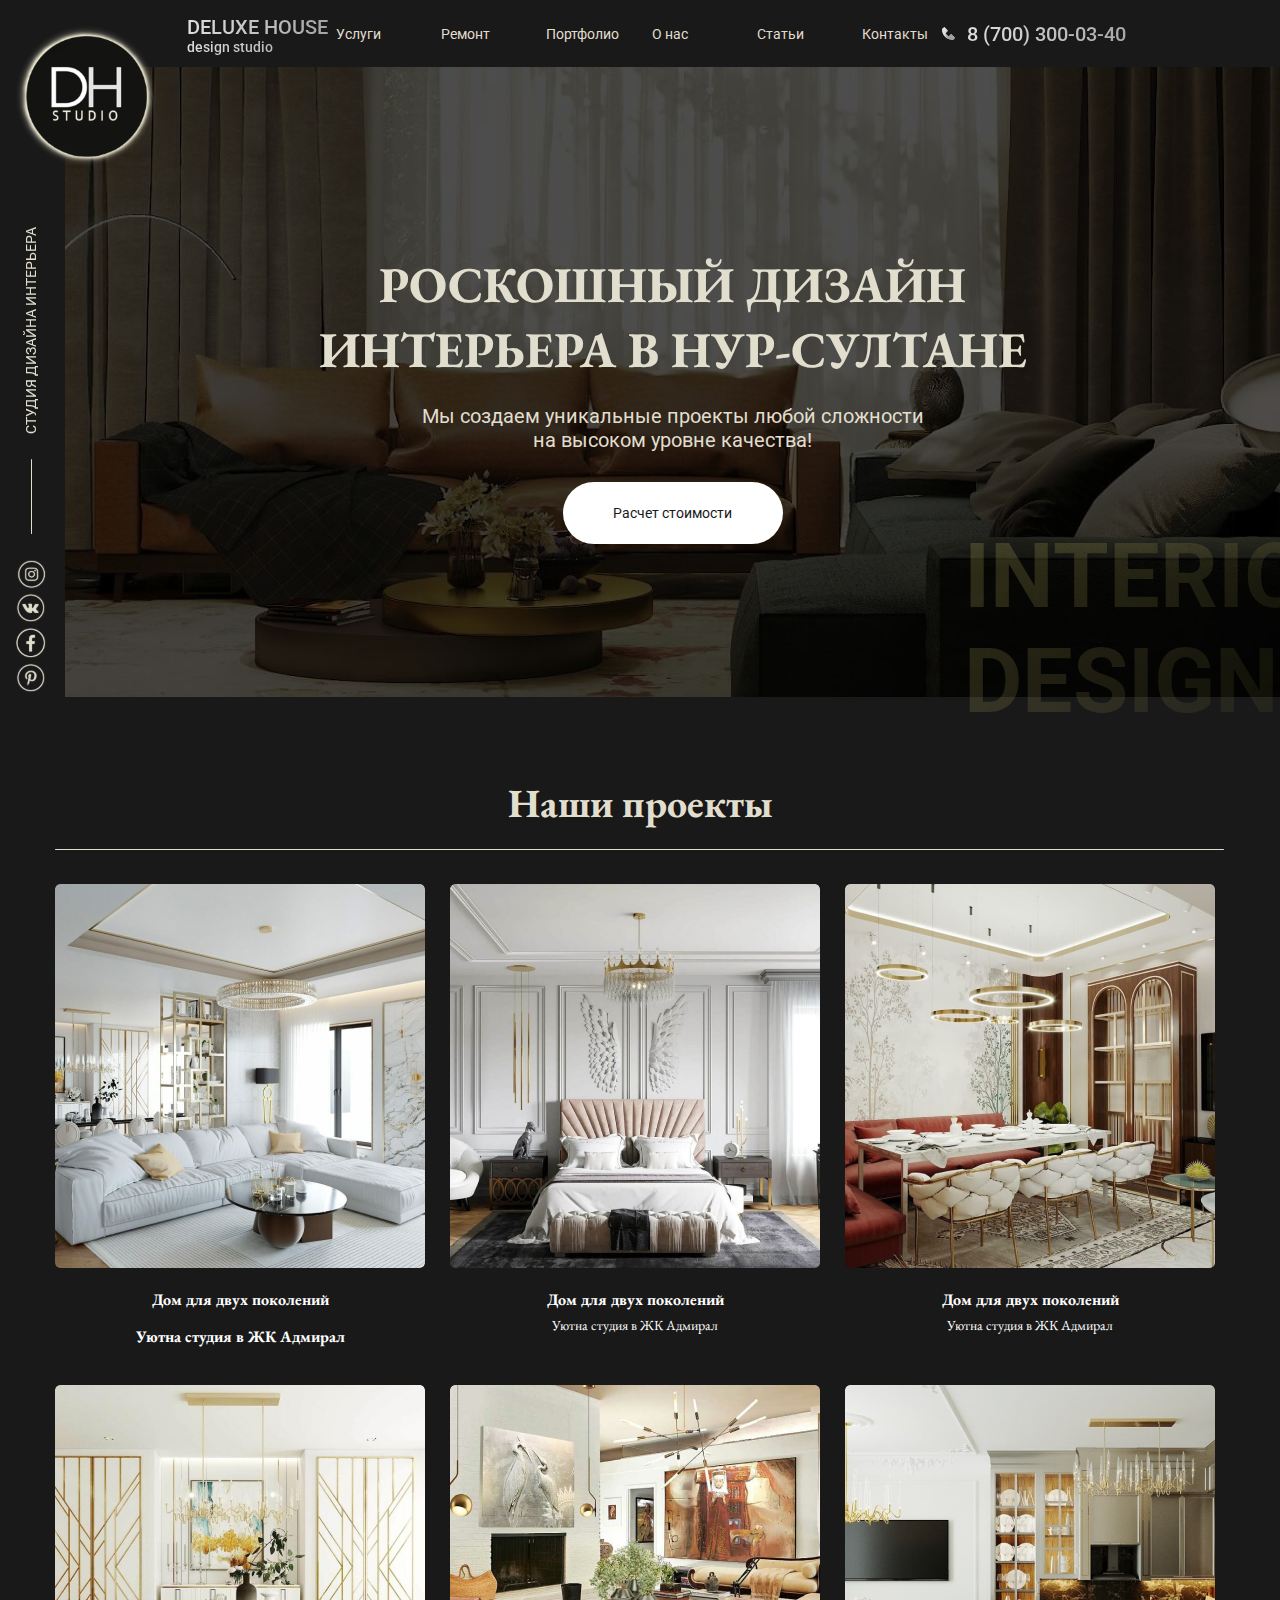
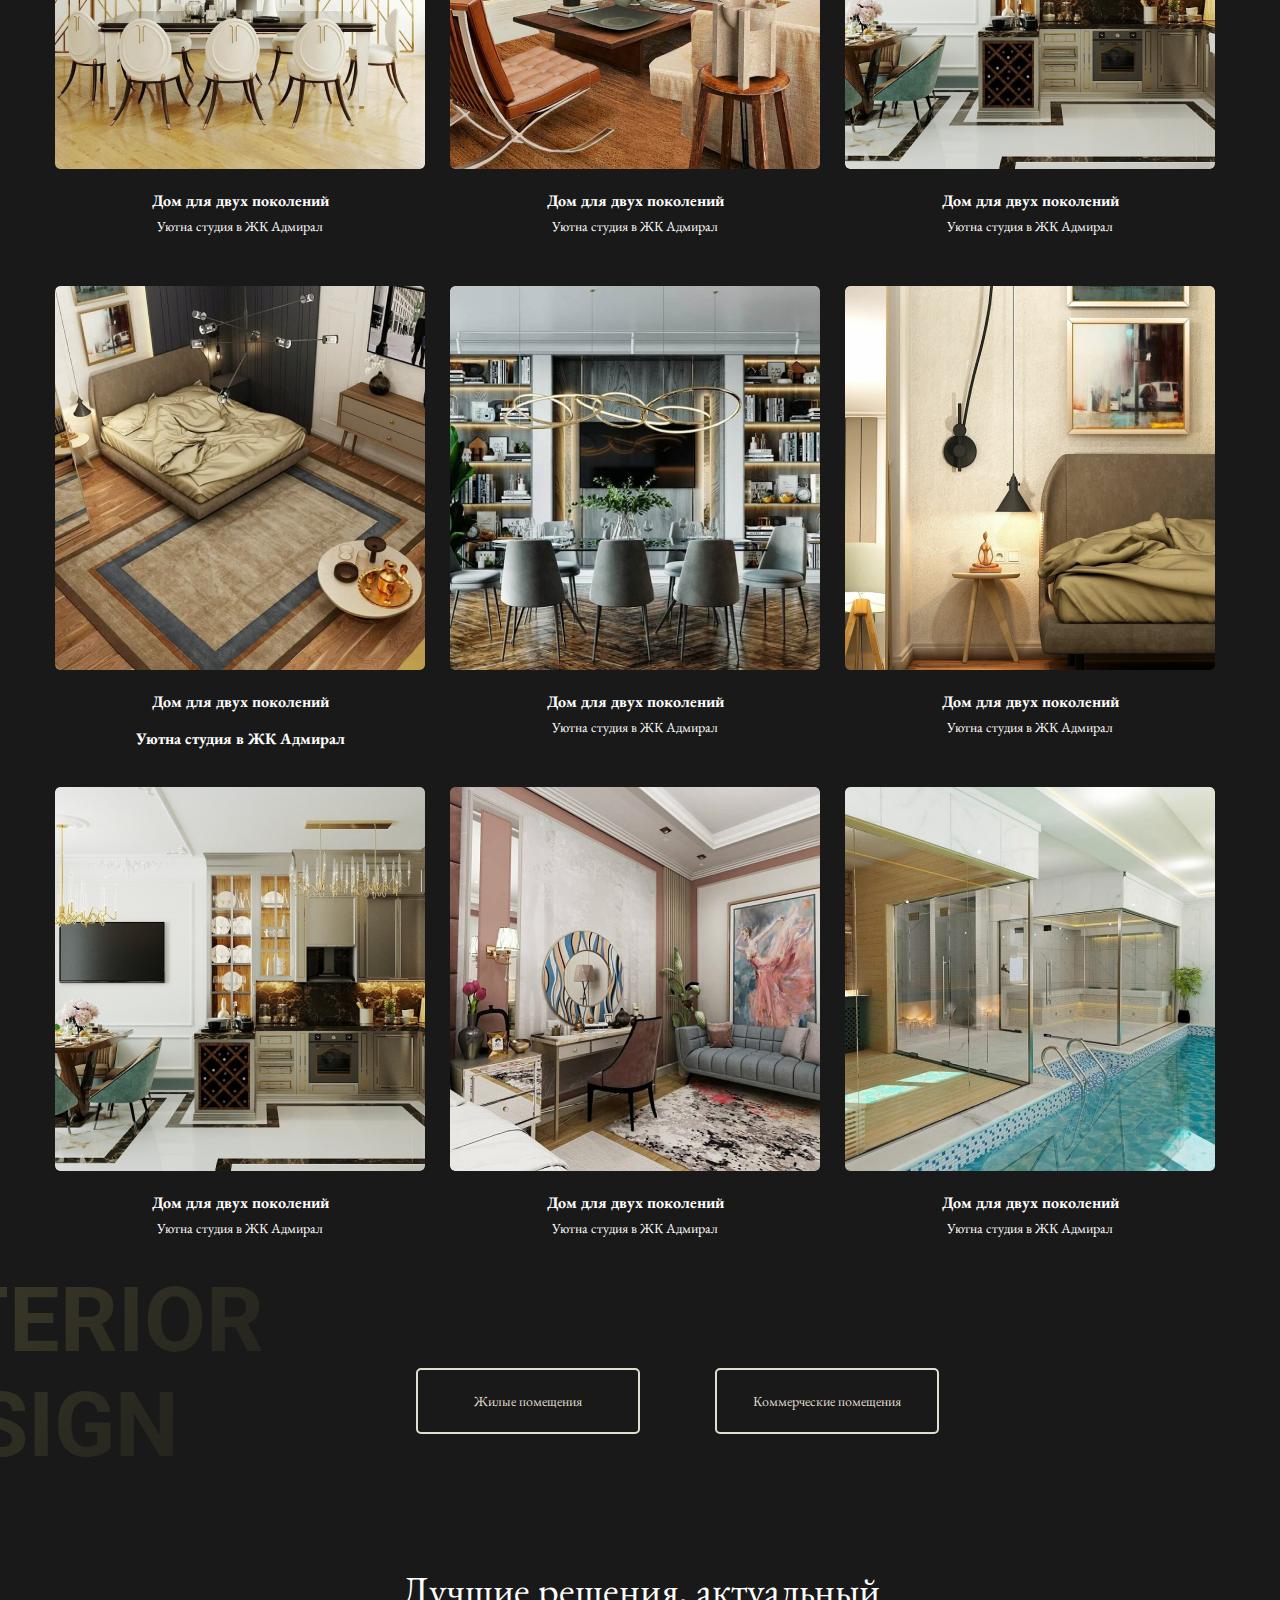
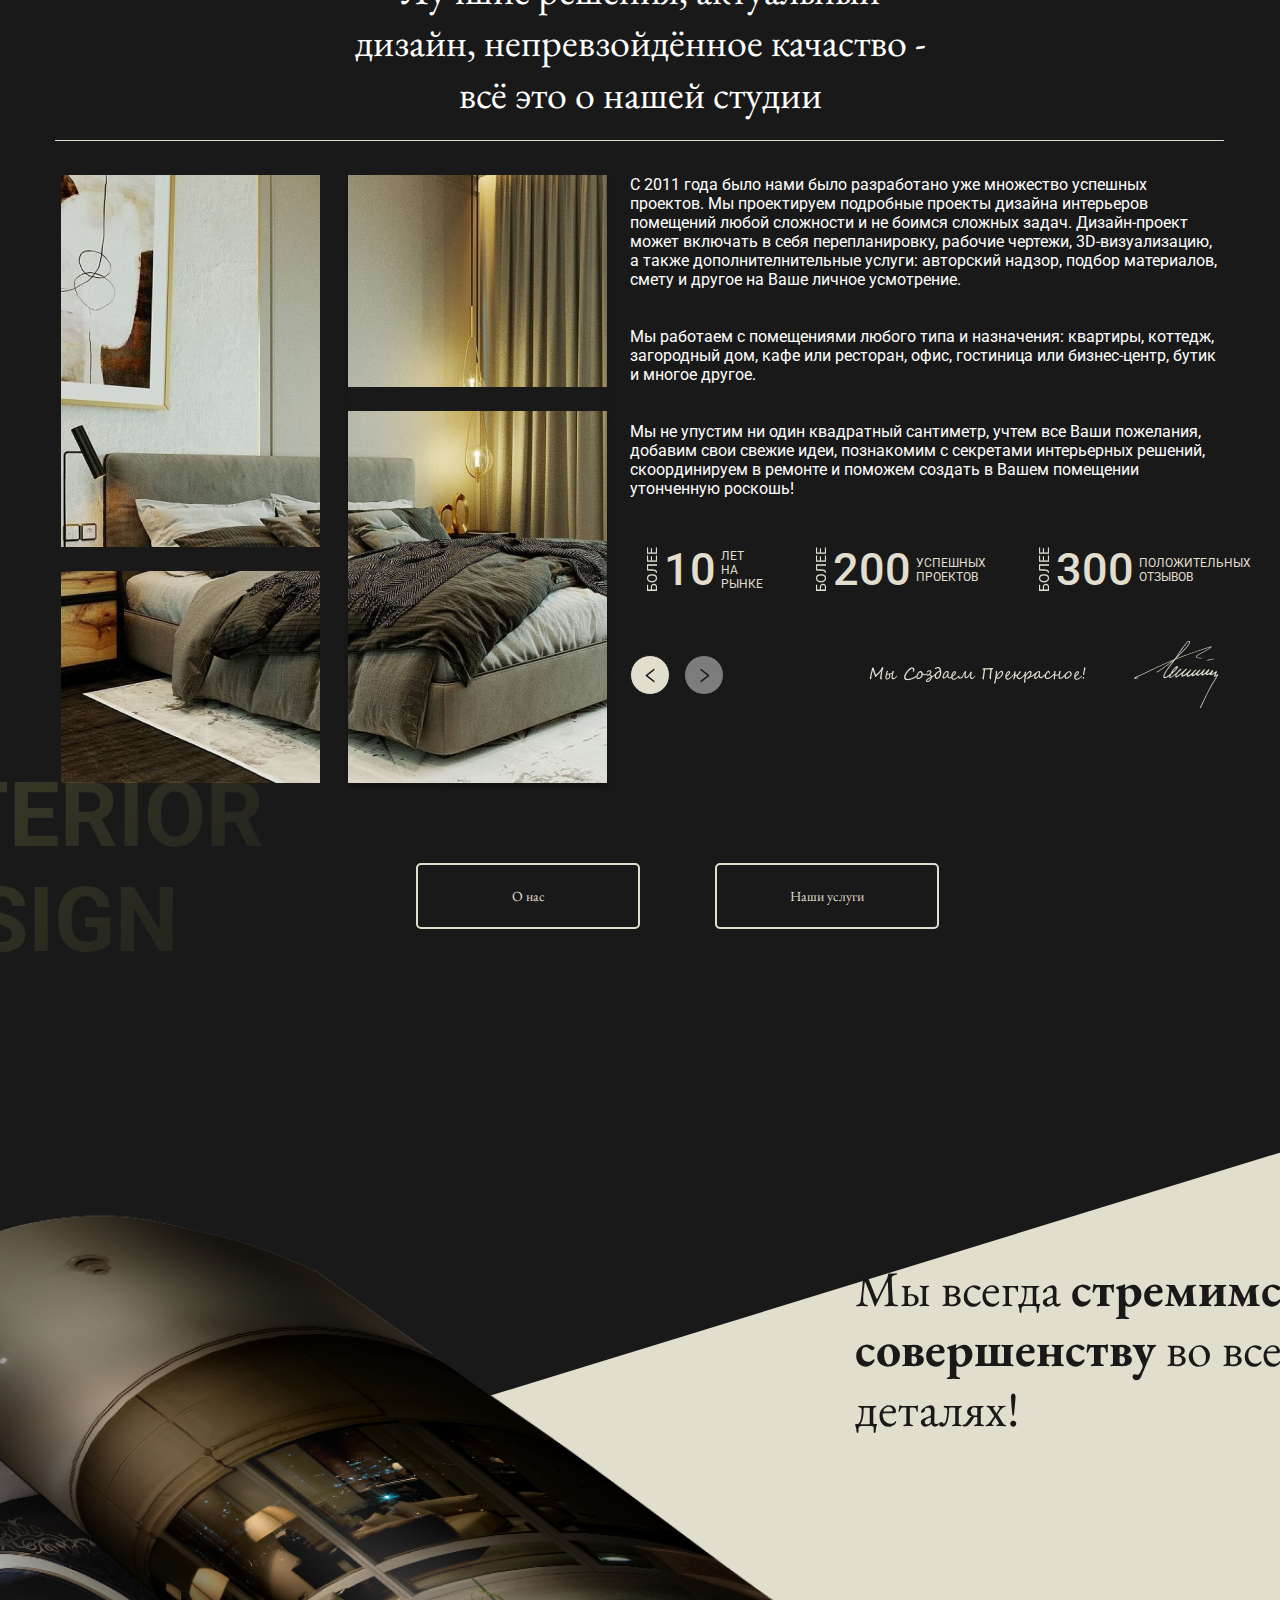
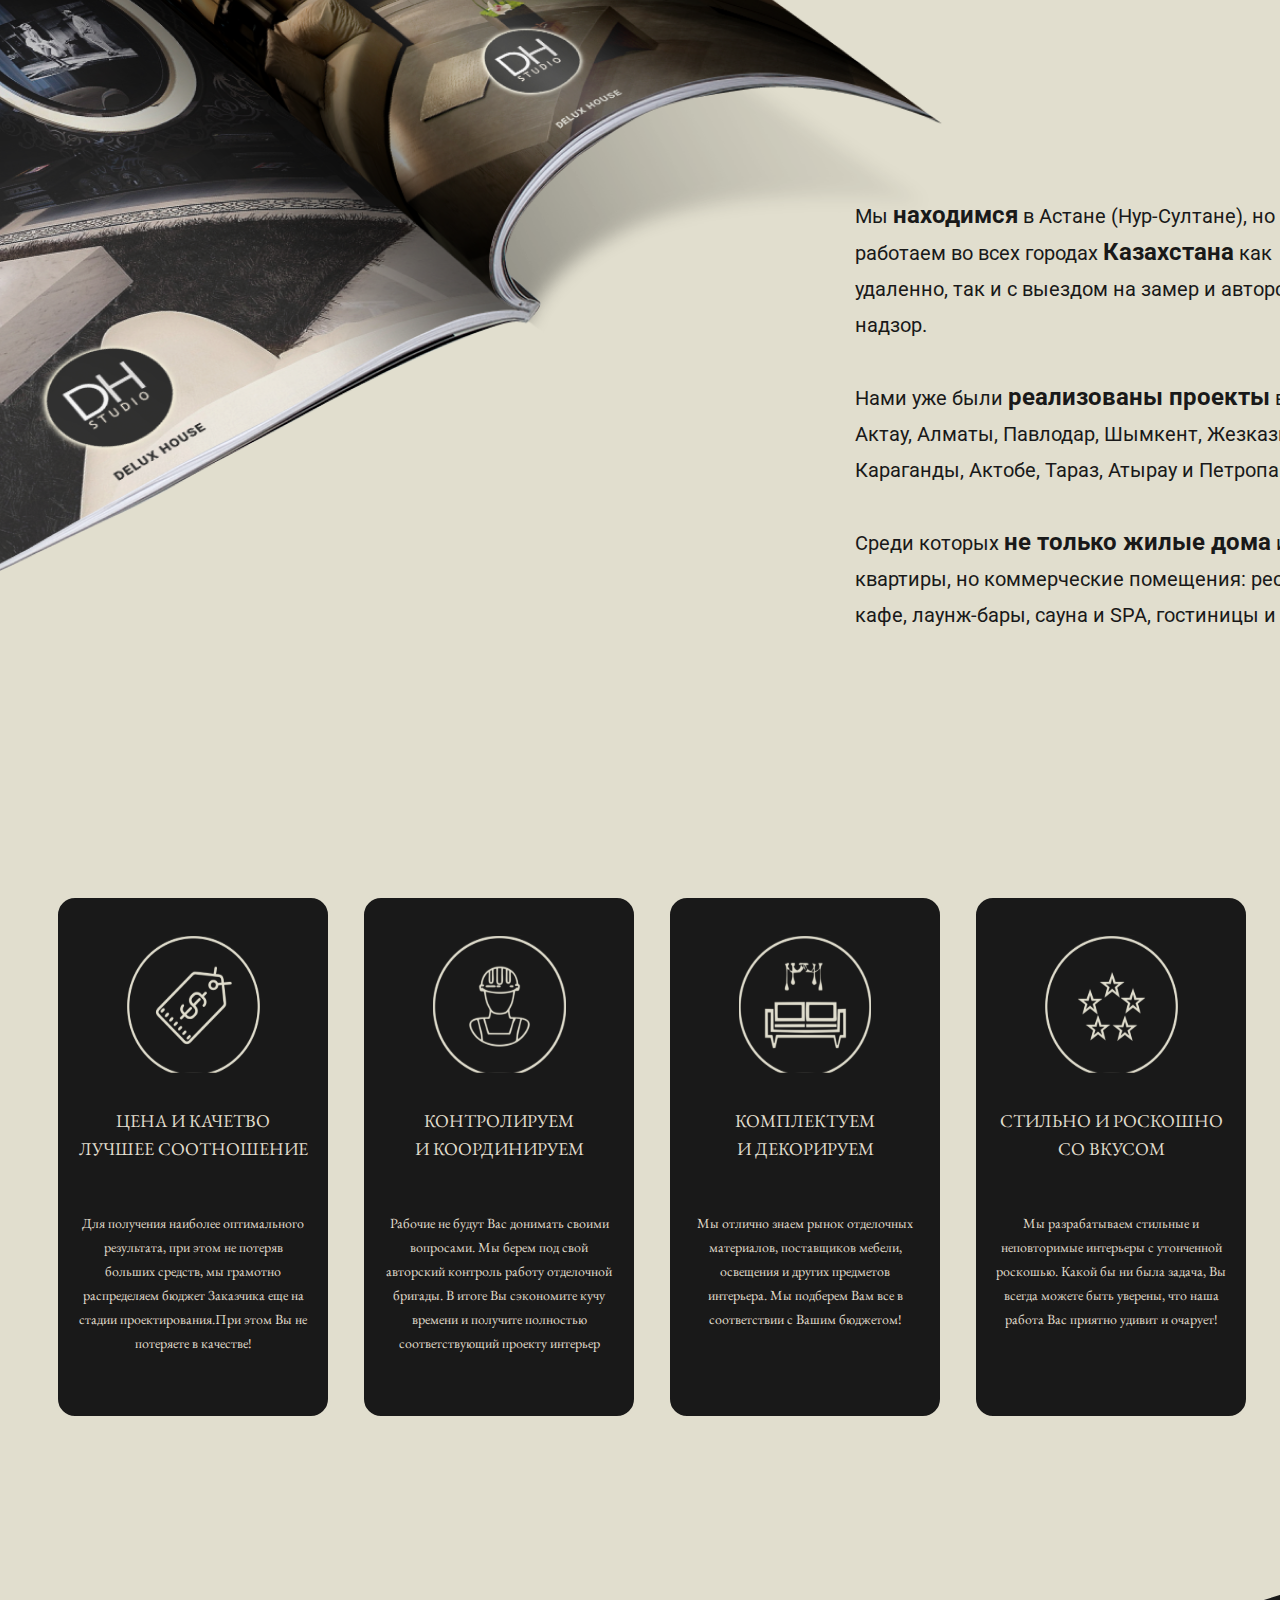
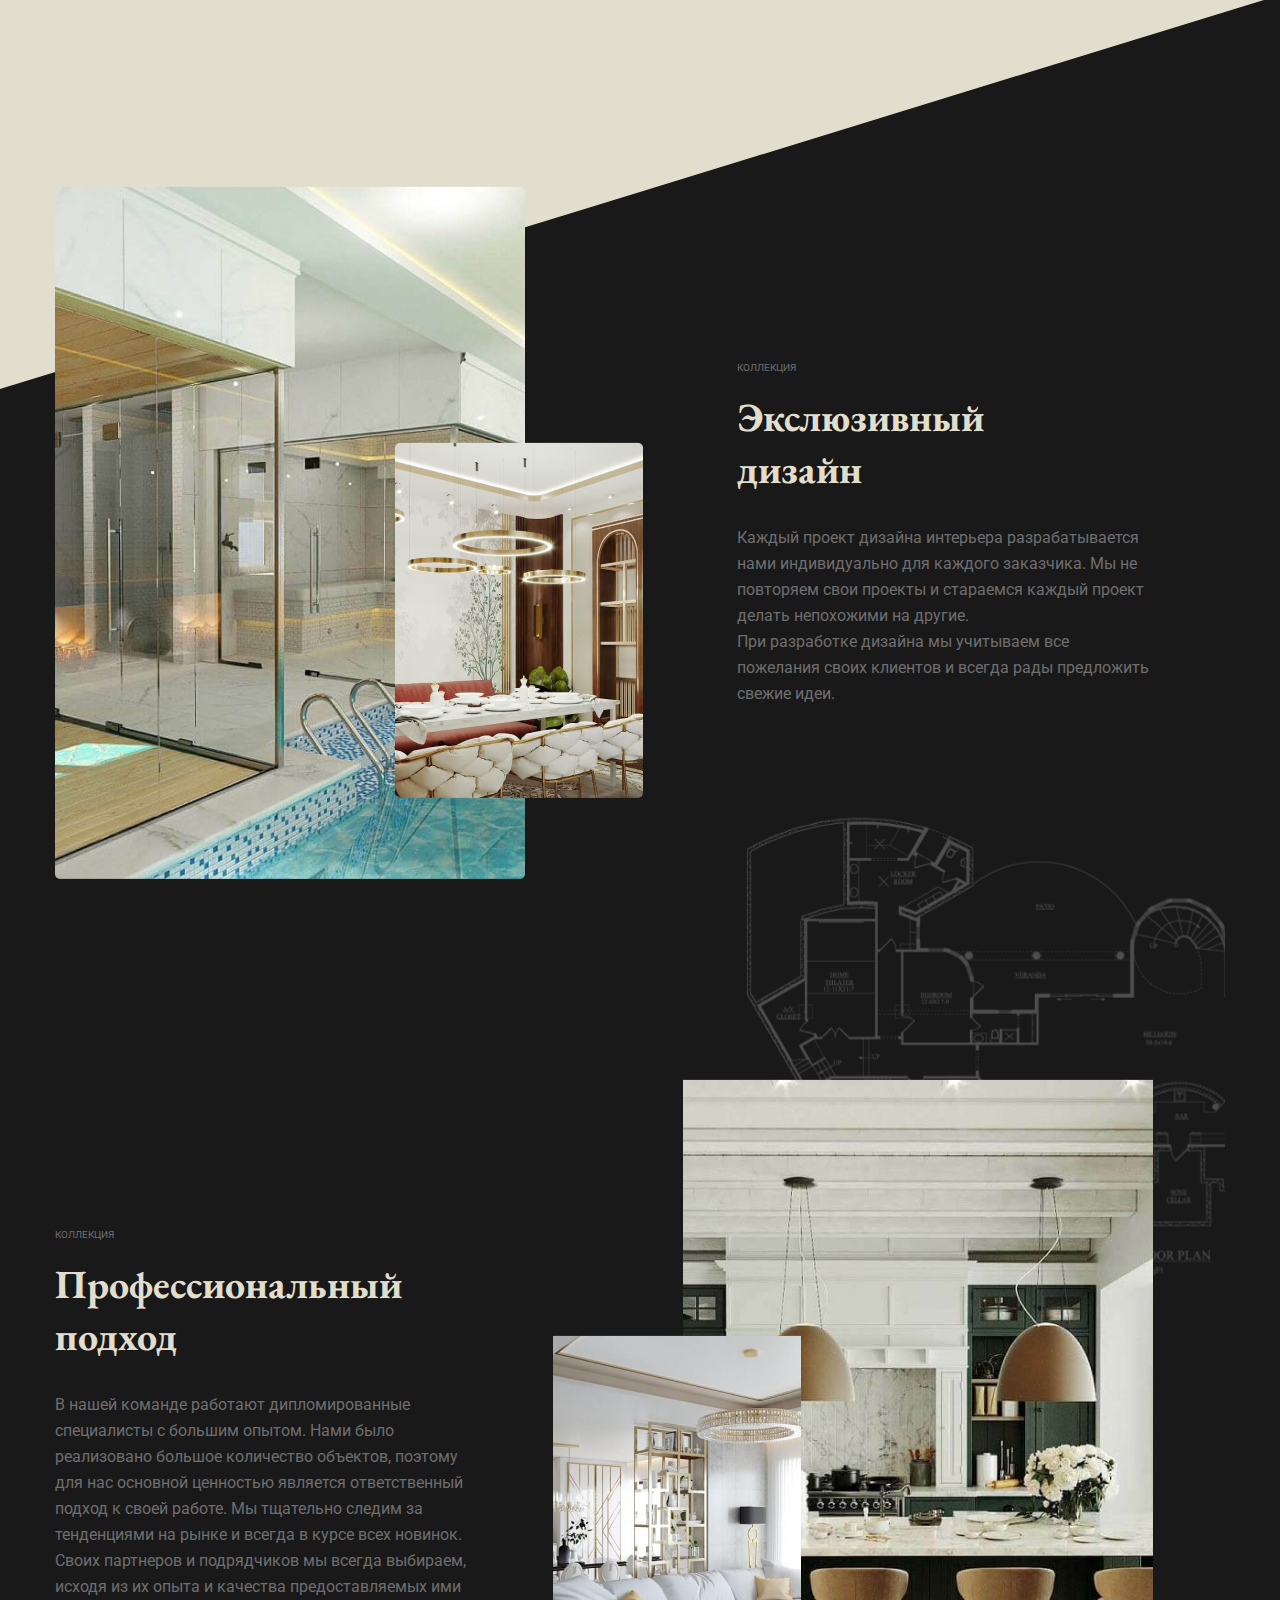
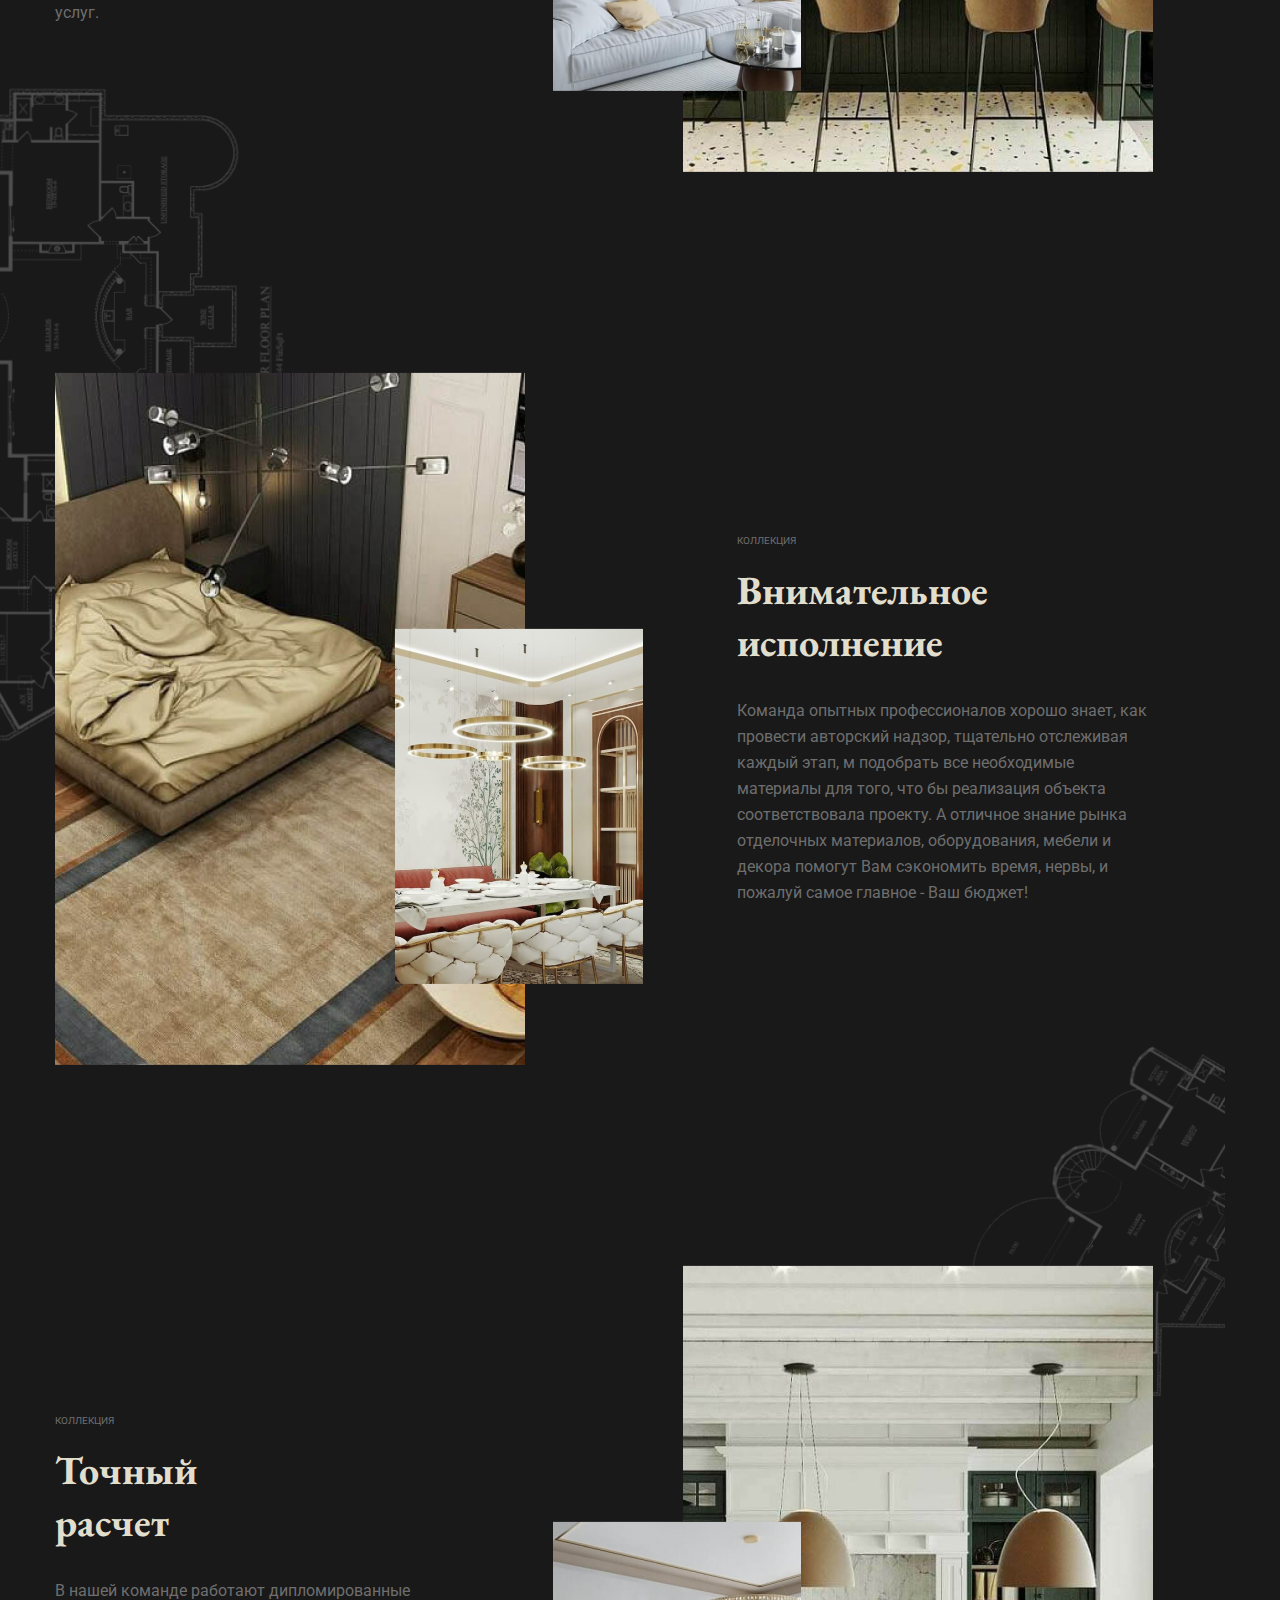
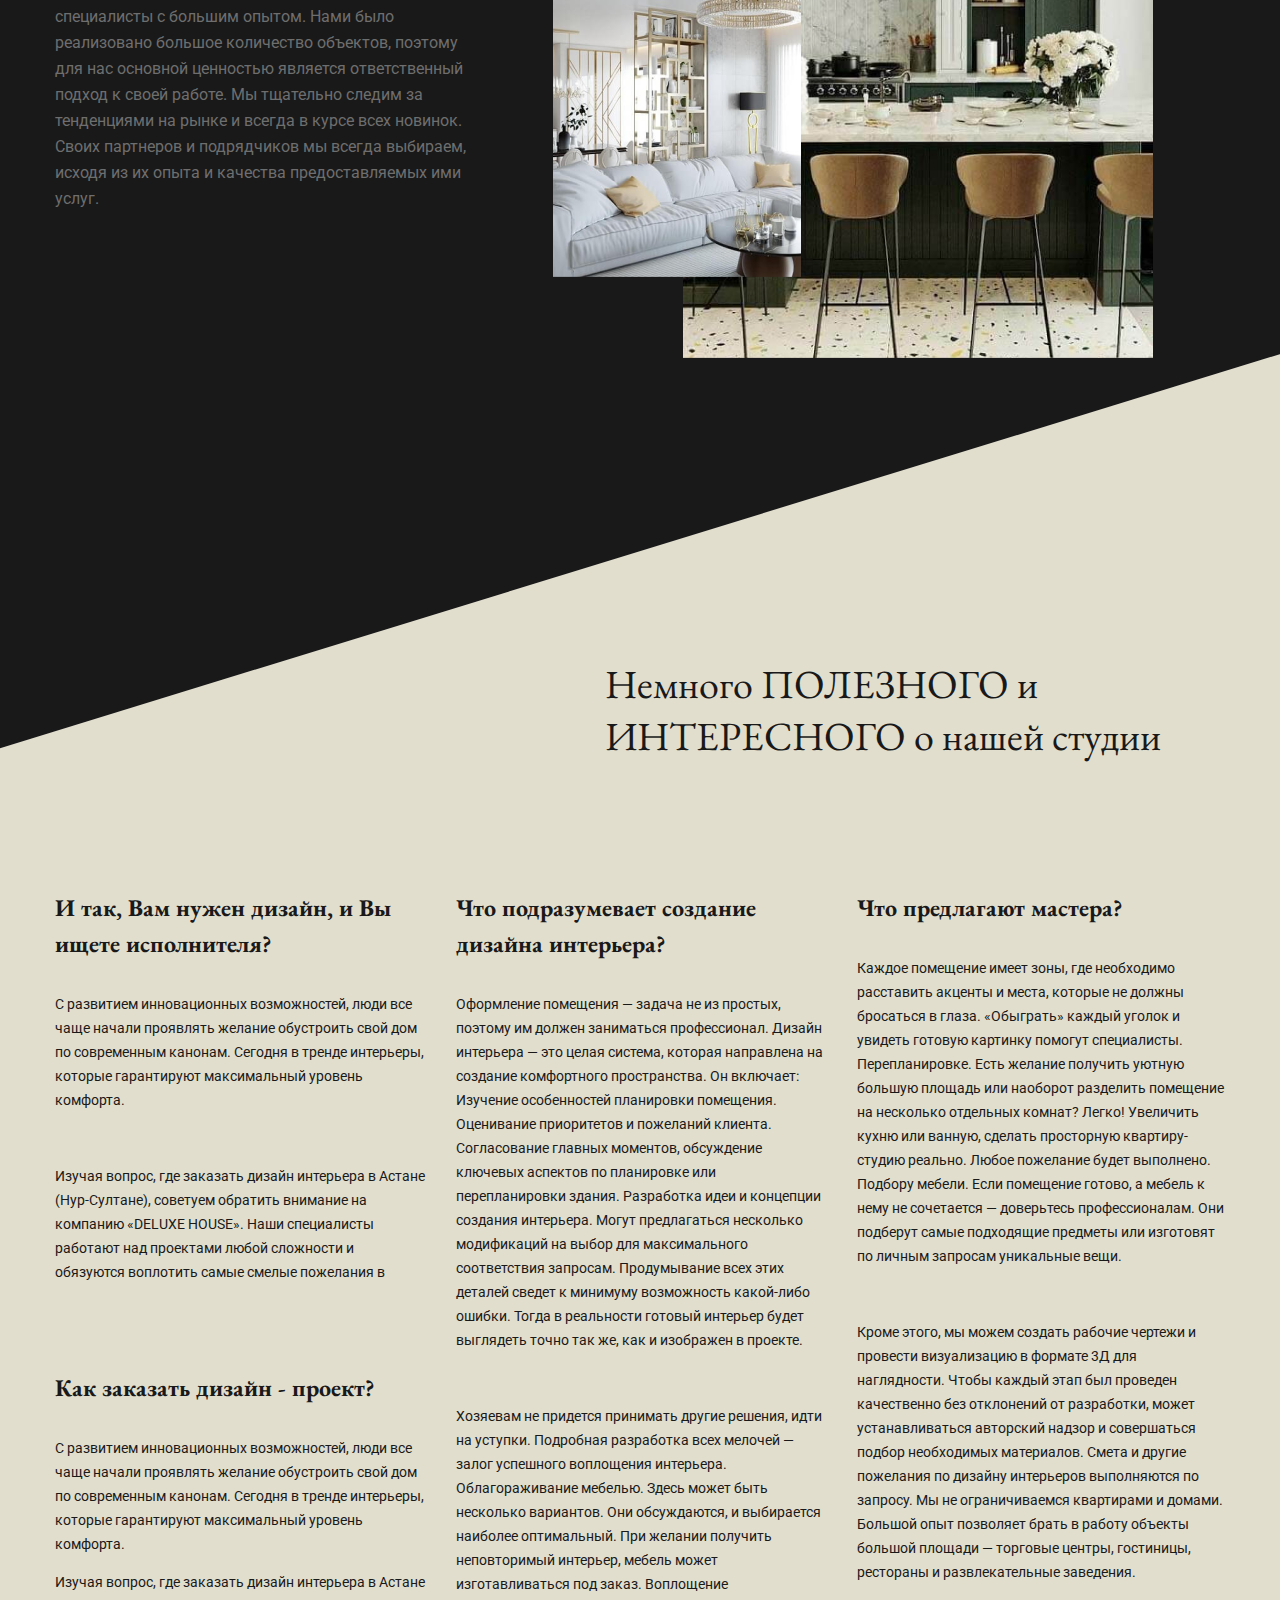
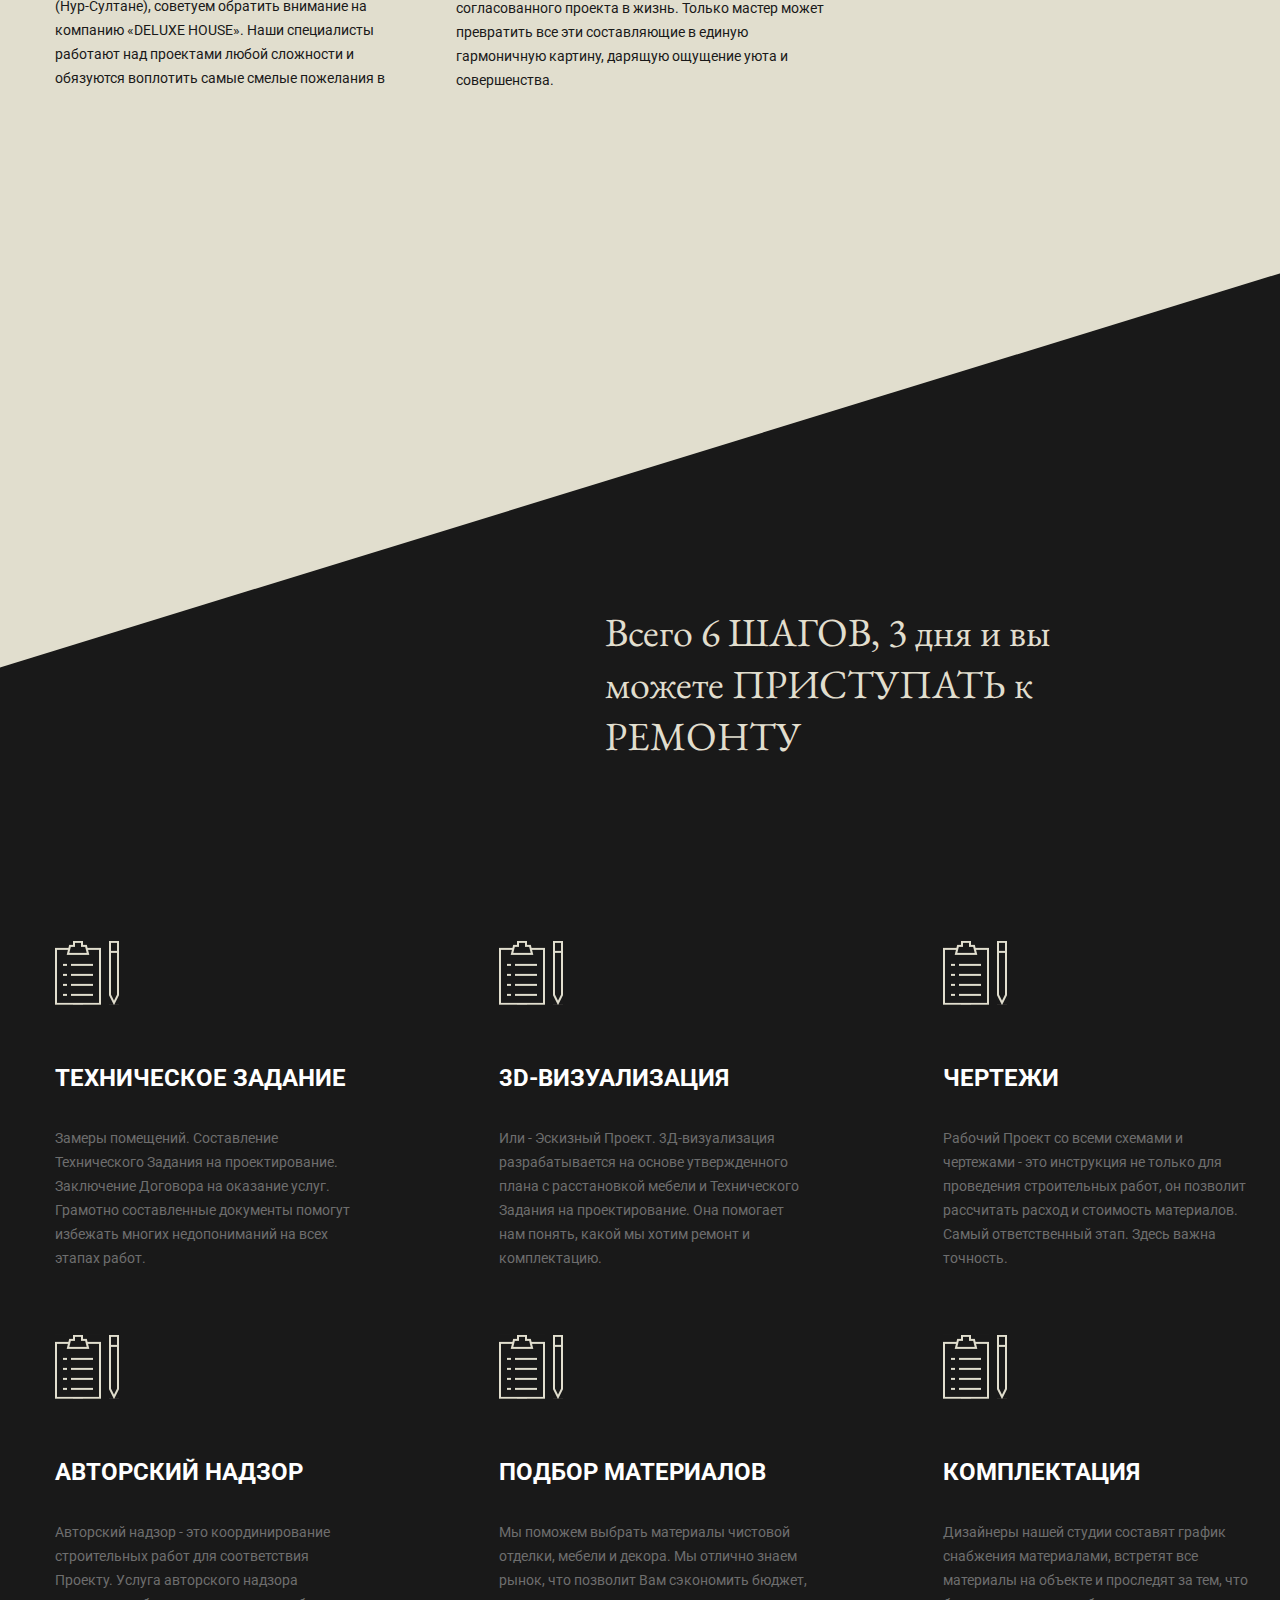
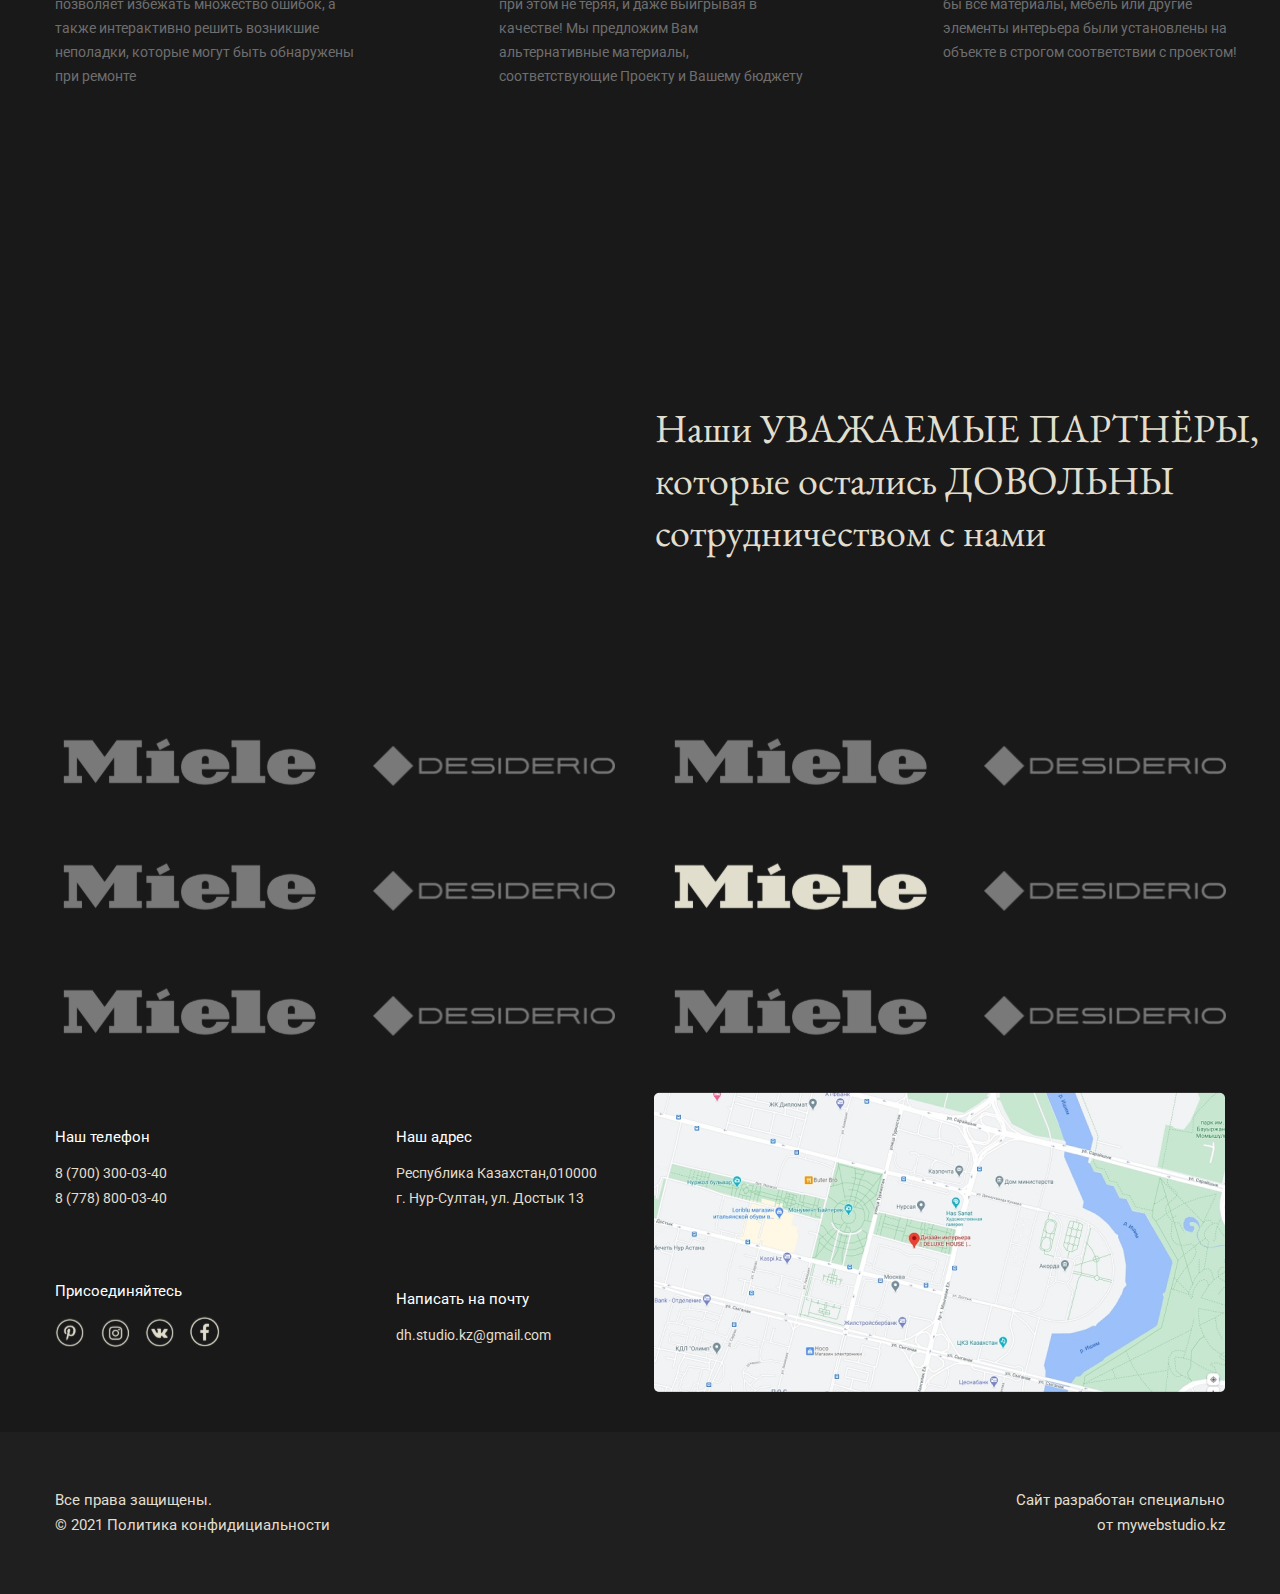
==== index.html @ c3c5c507 "init commit" ====
<!DOCTYPE html>
<html lang="en">
<head>
	<meta charset="UTF-8">
	<meta http-equiv="X-UA-Compatible" content="IE=edge">
	<meta name="viewport" content="width=device-width, initial-scale=1.0">
	<link rel="preconnect" href="https://fonts.googleapis.com">
	<link rel="preconnect" href="https://fonts.gstatic.com" crossorigin>
	<link href="https://fonts.googleapis.com/css2?family=EB+Garamond:wght@400;500;700&family=Roboto:wght@400;500;700&display=swap" rel="stylesheet">
	<link rel="stylesheet" href="css/style.css">
	<link rel="shortcut icon" href="img/favicon.svg" type="image/svg">
	<title>Deluxe house - главная</title>
</head>
<body class="body">
	<!-- <div class="light center"></div> -->
	<div class="backpage">
		<div class="header center">
			<img class="header__logo-big" src="img/LOGO 2.svg">
			<div class="header__brand">
				<p class="header__brand-one">deluxe house</p>
				<p class="header__brand-two">design studio</p>
			</div>
			<div class="header__menu">
				<a class="header__menu-link">Услуги</a>
				<a class="header__menu-link">Ремонт</a>
				<a class="header__menu-link">Портфолио</a>
				<a class="header__menu-link">О нас</a>
				<a class="header__menu-link">Статьи</a>
				<a class="header__menu-link">Контакты</a>
			</div>
			<div class="header__number">
				<img class="header__number-img" src="img/bx_bxs-phone.svg">
				<p class="header__number-phone">8 (700) 300-03-40</p>
			</div>
		</div>
		<div class="first">
			<div class="social">
				<p class="social__text">СТУДИЯ ДИЗАЙНА ИНТЕРЬЕРА</p>
				<img class="social__line" src="img/line.svg">
				<div class="social__img">
					<img class="social__img-icon" src="img/insta.svg">
					<img class="social__img-icon" src="img/VK.svg">
					<img class="social__img-icon" src="img/facebook.svg">
					<img class="social__img-icon" src="img/pinterest.svg">
				</div>
			</div>
			<div class="start center">
				<div class="start__text center">
					<div class="start__text-one">РОСКОШНЫЙ ДИЗАЙН</br> ИНТЕРЬЕРА В НУР-СУЛТАНЕ</div>
					<div class="start__text-two">Мы создаем уникальные проекты любой сложности</br> на высоком уровне качества!</div>
					<div class="start__text-btn center">
						<a class="start__text-btn__link" href="">Расчет стоимости</a>
					</div>
				</div>
				<div class="decortext one">INTERIOR DESIGN</div>
			</div>
		</div>
		<div class="wrapper center">
			<div class="ourprojekt">
				<div class="ourprojekt__title center">Наши проекты</div>
				<img class="ourprojekt__line center" src="img/line2.svg">
				<div class="ourprojekt__card center">
					<div class="ourprojekt__card-item">
						<img class="ourprojekt__card-item__img" src="img/room1.png">
						<p class="ourprojekt__card-item__text-one">Дом для двух поколений</p>
						<p class="ourprojekt__card-item__text-one">Уютна студия в ЖК Адмирал</p>
					</div>
					<div class="ourprojekt__card-item">
						<img class="ourprojekt__card-item__img" src="img/room2.png">
						<p class="ourprojekt__card-item__text-one">Дом для двух поколений</p>
						<p class="ourprojekt__card-item__text-two">Уютна студия в ЖК Адмирал</p>
					</div>
					<div class="ourprojekt__card-item">
						<img class="ourprojekt__card-item__img" src="img/room3.png">
						<p class="ourprojekt__card-item__text-one">Дом для двух поколений</p>
						<p class="ourprojekt__card-item__text-two">Уютна студия в ЖК Адмирал</p>
					</div>
					<div class="ourprojekt__card-item">
						<img class="ourprojekt__card-item__img" src="img/room4.png">
						<p class="ourprojekt__card-item__text-one">Дом для двух поколений</p>
						<p class="ourprojekt__card-item__text-two">Уютна студия в ЖК Адмирал</p>
					</div>
					<div class="ourprojekt__card-item">
						<img class="ourprojekt__card-item__img" src="img/room5.png">
						<p class="ourprojekt__card-item__text-one">Дом для двух поколений</p>
						<p class="ourprojekt__card-item__text-two">Уютна студия в ЖК Адмирал</p>
					</div>
					<div class="ourprojekt__card-item">
						<img class="ourprojekt__card-item__img" src="img/room6.png">
						<p class="ourprojekt__card-item__text-one">Дом для двух поколений</p>
						<p class="ourprojekt__card-item__text-two">Уютна студия в ЖК Адмирал</p>
					</div>
					<div class="ourprojekt__card-item">
						<img class="ourprojekt__card-item__img" src="img/room7.png">
						<p class="ourprojekt__card-item__text-one">Дом для двух поколений</p>
						<p class="ourprojekt__card-item__text-one">Уютна студия в ЖК Адмирал</p>
					</div>
					<div class="ourprojekt__card-item">
						<img class="ourprojekt__card-item__img" src="img/room8.png">
						<p class="ourprojekt__card-item__text-one">Дом для двух поколений</p>
						<p class="ourprojekt__card-item__text-two">Уютна студия в ЖК Адмирал</p>
					</div>
					<div class="ourprojekt__card-item">
						<img class="ourprojekt__card-item__img" src="img/room9.png">
						<p class="ourprojekt__card-item__text-one">Дом для двух поколений</p>
						<p class="ourprojekt__card-item__text-two">Уютна студия в ЖК Адмирал</p>
					</div>
					<div class="ourprojekt__card-item">
						<img class="ourprojekt__card-item__img" src="img/room10.png">
						<p class="ourprojekt__card-item__text-one">Дом для двух поколений</p>
						<p class="ourprojekt__card-item__text-two">Уютна студия в ЖК Адмирал</p>
					</div>
					<div class="ourprojekt__card-item">
						<img class="ourprojekt__card-item__img" src="img/room11.png">
						<p class="ourprojekt__card-item__text-one">Дом для двух поколений</p>
						<p class="ourprojekt__card-item__text-two">Уютна студия в ЖК Адмирал</p>
					</div>
					<div class="ourprojekt__card-item">
						<img class="ourprojekt__card-item__img" src="img/room12.png">
						<p class="ourprojekt__card-item__text-one">Дом для двух поколений</p>
						<p class="ourprojekt__card-item__text-two">Уютна студия в ЖК Адмирал</p>
					</div>
				</div>
				<div class="decortext two">INTERIOR DESIGN</div>
				<div class="ourprojekt__btn">
					<div class="ourprojekt__btn-item"><a class="ourprojekt__btn-item__link">Жилые помещения</a></div>
					<div class="ourprojekt__btn-item"><a class="ourprojekt__btn-item__link">Коммерческие помещения</a></div>
				</div>
			</div>
			<div class="about">
				<div class="about__title center">Лучшие решения, актуальный дизайн, непревзойдённое качаство - всё это о нашей студии</div>
				<img class="ourprojekt__line center" src="img/line2.svg">
				<div class="about__box">
					<div class="about__box-photos">
						<div class="about__box-photos__one">
							<img src="img/soha1.png">
							<div class="about__box-photos__one-line"></div>
						</div>
						<div class="about__box-photos__two">
							<img src="img/soha2.png">
							<div class="about__box-photos__two-line"></div>
						</div>
					</div>
					<div class="about__content">
						<div class="about__content-text">С 2011 года было нами было разработано уже множество успешных проектов. Мы проектируем подробные проекты дизайна интерьеров помещений любой сложности и не боимся сложных задач.
							Дизайн-проект может включать в себя перепланировку, рабочие чертежи, 3D-визуализацию, а также дополнителнительные услуги: авторский надзор, подбор материалов, смету и другое на Ваше личное усмотрение. 
							</br></br>
						</br>Мы работаем с помещениями любого типа и назначения: квартиры, коттедж, загородный дом, кафе или ресторан, офис, гостиница или бизнес-центр, бутик и многое другое.
							</br></br>
						</br>Мы не упустим ни один квадратный сантиметр, учтем все Ваши пожелания, добавим свои свежие идеи, познакомим с секретами интерьерных решений, скоординируем в ремонте и поможем создать в Вашем помещении утонченную роскошь!					
						</div>
						<div class="about__content-property">
							<div class="about__content-property__item">
								<p class="about__content-property__item__vertical">БОЛЕЕ</p>
								<p class="about__content-property__item__num">10</p>
								<p class="about__content-property__item__text">ЛЕТ</br>НА РЫНКЕ</p>
							</div>
							<div class="about__content-property__item">
								<p class="about__content-property__item__vertical">БОЛЕЕ</p>
								<p class="about__content-property__item__num">200</p>
								<p class="about__content-property__item__text">УСПЕШНЫХ</br>ПРОЕКТОВ</p>
							</div>
							<div class="about__content-property__item">
								<p class="about__content-property__item__vertical">БОЛЕЕ</p>
								<p class="about__content-property__item__num">300</p>
								<p class="about__content-property__item__text">ПОЛОЖИТЕЛЬНЫХ</br>ОТЗЫВОВ</p>
							</div>
						</div>
						<div class="about__content-btn">
							<div class="about__content-btn__wrapper">
								<button class="about__content-btn__pre"><img src="img/preArrow.svg"></button>
								<button class="about__content-btn__nxt"><img src="img/arrow.svg"></button>
							</div>
							<div class="about__content-btn__garant">
								<img src="img/deviz.svg">
								<img class="about__content-btn__garant-two" src="img/podpis.png">
							</div>
						</div>
					</div>
				</div>
				<div class="decortext two">INTERIOR DESIGN</div>
				<div class="ourprojekt__btn">
					<div class="ourprojekt__btn-item"><a class="ourprojekt__btn-item__link">О нас</a></div>
					<div class="ourprojekt__btn-item"><a class="ourprojekt__btn-item__link">Наши услуги</a></div>
				</div>
			</div>
			<div class="light">
				
			</div>
			<img class="book" src="img/magazine031_mockup 1.png">
			<div class="cont">
				
			
			<div class="btytext">
				<p class="btytext__one">Мы всегда <b>стремимся</b> к <b>совершенству</b> во всех деталях!</p>
				<p class="btytext__two">Мы <b class="big">находимся</b> в Астане (Нур-Султане), но работаем во всех городах <b class="big">Казахстана</b> как удаленно, так и с выездом на замер и авторский надзор.
				</br></br>
					Нами уже были <b class="big">реализованы проекты</b> в г. Актау, Алматы, Павлодар, Шымкент, Жезказган, Караганды, Актобе, Тараз, Атырау и Петропавловск. 
				</br></br>
					Среди которых <b class="big">не только жилые дома</b> и квартиры, но коммерческие помещения: рестораны, кафе, лаунж-бары, сауна и SPA, гостиницы и другое.</p>
			</div>
			<div class="conteiner">
				<div class="card">
					<img class="card__img" src="img/birka.svg">
					<p class="card__hh">Цена и качетво</p>
					<p class="card__hh two">лучшее соотношение</p>
					<p class="card__text">Для получения наиболее оптимального результата, при этом не потеряв больших средств, мы грамотно распределяем бюджет Заказчика еще на стадии проектирования.При этом Вы не потеряете в качестве!</p>
				</div>
				<div class="card">
					<img class="card__img" src="img/stroitel.svg">
					<p class="card__hh">Контролируем</p>
					<p class="card__hh two">и координируем</p>
					<p class="card__text">Рабочие не будут Вас донимать своими вопросами. Мы берем под свой авторский контроль работу отделочной бригады. 
						В итоге Вы сэкономите кучу времени и получите полностью соответствующий проекту интерьер</p>
				</div>
				<div class="card">
					<img class="card__img" src="img/divan.svg">
					<p class="card__hh">Комплектуем</p>
					<p class="card__hh two">и декорируем</p>
					<p class="card__text">Мы отлично знаем рынок отделочных материалов, поставщиков мебели, освещения и других предметов интерьера.

						Мы подберем Вам все в соответствии с Вашим бюджетом!</p>
				</div>
				<div class="card">
					<img class="card__img" src="img/star.svg">
					<p class="card__hh">Стильно и роскошно</p>
					<p class="card__hh two">со вкусом</p>
					<p class="card__text">Мы разрабатываем стильные и неповторимые интерьеры с утонченной роскошью. 
						Какой бы ни была задача, 
						Вы всегда можете быть уверены, что наша работа Вас приятно удивит и очарует!</p>
				</div>
			</div>
		
		<div class="collection">
			<div class="collection__item">	
				<div class="collection__item-imgsone">
					<img class="collection__item-imgsone__big" src="img/rm1.png">
					<img class="collection__item-imgsone__lil" src="img/rm11.png">
				</div>
				<div class="collection__item-text">
					<div class="collection__item-text__one">коллекция</div>
					<div class="collection__item-text__two">Экслюзивный</br> дизайн</div>
					<div class="collection__item-text__free">Каждый проект дизайна интерьера разрабатывается нами индивидуально для каждого заказчика. Мы не повторяем свои проекты и стараемся каждый проект делать непохожими на другие.
					</br>При разработке дизайна мы учитываем все пожелания своих клиентов и всегда рады предложить свежие идеи.</div>
				</div>
			</div>
			<div class="collection__item">	
				<div class="collection__item-text">
					<div class="collection__item-text__one">коллекция</div>
					<div class="collection__item-text__two">Профессиональный</br> подход</div>
					<div class="collection__item-text__free">В нашей команде работают дипломированные специалисты с большим опытом. Нами было реализовано большое количество объектов, поэтому для нас основной ценностью является ответственный подход к своей работе.
						Мы тщательно следим за тенденциями на рынке и всегда в курсе всех новинок.
						Своих партнеров и подрядчиков мы всегда выбираем, исходя из их опыта и качества предоставляемых ими услуг.</div>
				</div>
				<img class="chert" src="img/chert.svg">
				<div class="collection__item-imgstwo">
					<img class="collection__item-imgstwo__lil" src="img/rm22.png">
					<img class="collection__item-imgstwo__big" src="img/rm2.png">
				</div>
			</div>
			<div class="collection__item">	
				<img class="cherttwo" src="img/chert2.svg">
				<div class="collection__item-imgsone">
					<img class="collection__item-imgsone__big" src="img/rm3.png">
					<img class="collection__item-imgsone__lil" src="img/rm33.png">
				</div>
				<div class="collection__item-text">
					<div class="collection__item-text__one">коллекция</div>
					<div class="collection__item-text__two">Внимательное</br> исполнение</div>
					<div class="collection__item-text__free">Команда опытных профессионалов хорошо знает, как провести авторский надзор, тщательно отслеживая каждый этап, м подобрать все необходимые материалы для того, что бы реализация объекта соответствовала проекту.
						А отличное знание рынка отделочных материалов, оборудования, мебели и декора помогут Вам сэкономить время, нервы, и пожалуй самое главное - Ваш бюджет!</div>
				</div>
			</div>
			<div class="collection__item">	
				<div class="collection__item-text">
					<div class="collection__item-text__one">коллекция</div>
					<div class="collection__item-text__two">Точный</br> расчет</div>
					<div class="collection__item-text__free">В нашей команде работают дипломированные специалисты с большим опытом. Нами было реализовано большое количество объектов, поэтому для нас основной ценностью является ответственный подход к своей работе.
						Мы тщательно следим за тенденциями на рынке и всегда в курсе всех новинок.
						Своих партнеров и подрядчиков мы всегда выбираем, исходя из их опыта и качества предоставляемых ими услуг.</div>
				</div>
				<img class="chert" src="img/chert3.svg">
				<div class="collection__item-imgstwo">
					<img class="collection__item-imgstwo__lil" src="img/rm44.png">
					<img class="collection__item-imgstwo__big" src="img/rm4.png">
				</div>
			</div>
		</div>
	</div>
	<div class="lighttwo">
				
	</div>
	<div class="cont">
		<div class="info">
			<div class="info__title">
				Немного <b class="info__title-tb">полезного</b> и <b class="info__title-tb">интересного</b> о нашей студии
			</div>
			<div class="info__text">
				<div class="info__text-prone">
					<div class="info__text-title">И так, Вам нужен дизайн, и Вы ищете исполнителя?</div>
					<p>С развитием инновационных возможностей, люди все чаще начали проявлять желание обустроить свой дом по современным канонам. Сегодня в тренде интерьеры, которые гарантируют максимальный уровень комфорта.</p>
				</br><p>Изучая вопрос, где заказать дизайн интерьера в Астане (Нур-Султане), советуем обратить внимание на компанию «DELUXE HOUSE». Наши специалисты работают над проектами любой сложности и обязуются воплотить самые смелые пожелания в </p>
				</br></br></br><div class="info__text-title">Как заказать дизайн - проект?</div>
					<p>С развитием инновационных возможностей, люди все чаще начали проявлять желание обустроить свой дом по современным канонам. Сегодня в тренде интерьеры, которые гарантируют максимальный уровень комфорта. </p>
					<p>Изучая вопрос, где заказать дизайн интерьера в Астане (Нур-Султане), советуем обратить внимание на компанию «DELUXE HOUSE». Наши специалисты работают над проектами любой сложности и обязуются воплотить самые смелые пожелания в </p>
				</div>
				<div class="info__text-prone">
					<div class="info__text-title">Что подразумевает создание дизайна интерьера?</div>
					<p>Оформление помещения — задача не из простых, поэтому им должен заниматься профессионал. Дизайн интерьера — это целая система, которая направлена на создание комфортного пространства. Он включает:
						Изучение особенностей планировки помещения. Оценивание приоритетов и пожеланий клиента. Согласование главных моментов, обсуждение ключевых аспектов по планировке или перепланировки здания.
						Разработка идеи и концепции создания интерьера. Могут предлагаться несколько модификаций на выбор для максимального соответствия запросам.
						Продумывание всех этих деталей сведет к минимуму возможность какой-либо ошибки. Тогда в реальности готовый интерьер будет выглядеть точно так же, как и изображен в проекте. </p>
					
					</br>	<p>Хозяевам не придется принимать другие решения, идти на уступки. Подробная разработка всех мелочей — залог успешного воплощения интерьера.
						Облагораживание мебелью. Здесь может быть несколько вариантов. Они обсуждаются, и выбирается наиболее оптимальный. При желании получить неповторимый интерьер, мебель может изготавливаться под заказ.
						Воплощение согласованного проекта в жизнь.
						Только мастер может превратить все эти составляющие в единую гармоничную картину, дарящую ощущение уюта и совершенства.
						</p>
					
				</div>
				<div class="info__text-prone">
					<div class="info__text-title">Что предлагают 
						мастера?</div>
					<p>Каждое помещение имеет зоны, где необходимо расставить акценты и места, которые не должны бросаться в глаза. «Обыграть» каждый уголок и увидеть готовую картинку помогут специалисты.
						Перепланировке. Есть желание получить уютную большую площадь или наоборот разделить помещение на несколько отдельных комнат?
						Легко! Увеличить кухню или ванную, сделать просторную квартиру-студию реально. Любое пожелание будет выполнено.
						Подбору мебели. 
						Если помещение готово, а мебель к нему не сочетается — доверьтесь профессионалам. 
						Они подберут самые подходящие предметы или изготовят по личным запросам 
						уникальные вещи. </p>
					</br>
					<p>Кроме этого, мы можем создать рабочие чертежи и провести визуализацию в формате 3Д для наглядности. Чтобы каждый этап был проведен качественно без отклонений от разработки, может устанавливаться авторский надзор и совершаться подбор необходимых материалов. Смета и другие пожелания по дизайну интерьеров выполняются по запросу. Мы не ограничиваемся квартирами и домами. Большой опыт позволяет брать в работу объекты большой площади — торговые центры, гостиницы, рестораны и развлекательные заведения.
					</p>
					
				</div>
			</div>
		</div>
		<div class="infoprem">
			<div class="infoprem__title">
				Всего <b class="infoprem__title-tb">6 шагов</b>, 3 дня и вы можете <b class="infoprem__title-tb">приступать</b> к <b class="infoprem__title-tb">ремонту</b>
			</div>
			<div class="infoprem__text">
				<div class="infoprem__text-prone">
					<img src="img/blank.svg">
					<div class="infoprem__text-title">ТЕХНИЧЕСКОЕ ЗАДАНИЕ</div>
					<p class="infoprem__text-pr">Замеры помещений. Составление Технического Задания на проектирование. Заключение Договора на оказание услуг. Грамотно составленные документы помогут избежать многих недопониманий на всех этапах работ.</p>
				</div>
				<div class="infoprem__text-prone">
					<img src="img/blank.svg">
					<div class="infoprem__text-title">3D-ВИЗУАЛИЗАЦИЯ</div>
					<p class="infoprem__text-pr">Или - Эскизный Проект.  3Д-визуализация разрабатывается на основе утвержденного плана с расстановкой мебели и Технического Задания на проектирование. Она помогает нам понять, какой мы хотим ремонт и комплектацию.</p>
				</div>
				<div class="infoprem__text-prone">
					<img src="img/blank.svg">
					<div class="infoprem__text-title">ЧЕРТЕЖИ</div>
					<p class="infoprem__text-pr">Рабочий Проект со всеми схемами и чертежами - это инструкция не только  для проведения строительных работ, он позволит рассчитать расход и стоимость материалов. Самый ответственный этап. Здесь важна точность.</p>
				</div>
				<div class="infoprem__text-prone">
					<img src="img/blank.svg">
					<div class="infoprem__text-title">АВТОРСКИЙ НАДЗОР</div>
					<p class="infoprem__text-pr">Авторский надзор - это координирование строительных работ для соответствия Проекту. 
						Услуга авторского надзора позволяет избежать множество ошибок, а также интерактивно решить возникшие неполадки, которые могут быть обнаружены при ремонте</p>
				</div>
				<div class="infoprem__text-prone">
					<img src="img/blank.svg">
					<div class="infoprem__text-title">ПОДБОР МАТЕРИАЛОВ</div>
					<p class="infoprem__text-pr">Мы поможем выбрать материалы чистовой отделки, мебели и декора.
						Мы отлично знаем рынок, что позволит Вам сэкономить бюджет, при этом не теряя, и даже выигрывая в качестве!
					 Мы предложим Вам альтернативные материалы, соответствующие Проекту и Вашему бюджету</p>
				</div>
				<div class="infoprem__text-prone">
					<img src="img/blank.svg">
					<div class="infoprem__text-title">КОМПЛЕКТАЦИЯ</div>
					<p class="infoprem__text-pr">Дизайнеры нашей студии составят график снабжения материалами, встретят все материалы на объекте и проследят за тем, что бы все материалы, мебель или другие элементы интерьера были установлены на объекте в строгом соответствии с проектом!</p>
				</div>
			</div>
		</div>
		<div class="infospon">
			<div class="infospon__title">
				Наши <b class="infospon__title-tb">уважаемые партнёры</b>, которые остались <b class="infospon__title-tb">довольны</b> сотрудничеством с нами
			</div>
			<img src="img/Sponsers.svg">
		</div>
	</div>
	
	
	<div class="adress">
		<div class="adress__text">
			<div class="adress__text-blok">
				<div class="adress__text-blok__title">Наш телефон</div>
				<div class="adress__text-blok__cont">8 (700) 300-03-40</br>
					8 (778) 800-03-40</div>
			</div>
			<div class="adress__text-blok">
				<div class="adress__text-blok__title">Наш адрес</div>
				<div class="adress__text-blok__cont">Республика Казахстан,010000</br>
					г. Нур-Султан, ул. Достык 13</div>
			</div>
			<div class="adress__text-blok">
				<div class="adress__text-blok__title">Присоединяйтесь</div>
				<div class="adress__text-blok__cont">
					<img src="img/soc.svg">
				</div>
			</div>
			<div class="adress__text-blok">
				<div class="adress__text-blok__title">Написать на почту</div>
				<div class="adress__text-blok__cont">dh.studio.kz@gmail.com</div>
			</div>
		</div>
		<img src="img/map.png">
	</div>
</div>
<div class="footer">
	<div class="footer-cont">
		<p class="footer__one">Все права защищены.</br>
		© 2021 Политика конфидициальности</p>
		<p class="footer__two">Сайт разработан специально</br>
		от mywebstudio.kz</p>
	</div>
</div>
</div>
</body>
</html>
---- css/style.css ----
.body {
  background-color: #191919;
  margin: 0;
  width: 100%;
  overflow-x: hidden;
}

.backpage {
  width: 100%;
}

.wrapper {
  max-width: 1170px;
}

.center {
  margin-left: auto;
  margin-right: auto;
}

.light {
  z-index: 2;
  position: absolute;
  width: 3517.44px;
  height: 1951.94px;
  left: -486px;
  top: 4400px;
  background: #E1DECE;
  transform: rotate(-17.11deg);
}

.lighttwo {
  z-index: 2;
  position: absolute;
  width: 3517.44px;
  height: 1451.94px;
  left: -486px;
  top: 9990px;
  background: #E1DECE;
  transform: rotate(-17.11deg);
}

.book {
  z-index: 3;
  position: absolute;
  margin-top: 150px;
  left: 0;
}

.chert {
  position: absolute;
  right: 0;
  z-index: -1;
  margin-top: -300px;
}

.cherttwo {
  position: absolute;
  left: -100px;
  z-index: -1;
  margin-top: -300px;
}

.big {
  font-size: 24px;
}

.cont {
  position: relative;
  z-index: 3;
}

.header {
  font-family: "Roboto", sans-serif;
  height: 67px;
  display: flex;
  flex-direction: row;
  justify-content: flex-start;
  align-items: center;
}
.header__menu {
  position: relative;
  vertical-align: middle;
  margin: auto;
  width: 609px;
  display: flex;
  flex-direction: row;
  justify-content: space-between;
}
.header__menu-link {
  width: 78px;
  color: #E1DECE;
  font-size: 14px;
  font-weight: 400;
  text-decoration: none;
}
.header__logo-standart {
  width: 42px;
  height: 42px;
}
.header__logo-big {
  width: 146px;
  height: 146px;
  position: absolute;
  z-index: 10;
  top: 25px;
  left: 15px;
}
.header__brand {
  width: 150px;
  height: 62px;
  margin-left: 187px;
  margin-top: -16px;
  color: transparent;
  -webkit-background-clip: text;
  background-clip: text;
  background-image: linear-gradient(90deg, #E0DEDE, #A1A0A0);
}
.header__brand-one {
  text-transform: uppercase;
  font-size: 20px;
  font-weight: 500;
}
.header__brand-two {
  margin-top: -20px;
  font-size: 14px;
  font-weight: 500;
}
.header__number {
  margin-right: 133px;
  display: flex;
  flex-direction: row;
  justify-content: flex-start;
  align-items: center;
}
.header__number-img {
  width: 17px;
  height: 17px;
  margin-right: 10px;
}
.header__number-phone {
  width: 180px;
  color: transparent;
  -webkit-background-clip: text;
  background-clip: text;
  background-image: linear-gradient(90deg, #E0DEDE, #A1A0A0);
  font-size: 20px;
  font-weight: 500;
}

.first {
  display: flex;
  flex-direction: row;
  justify-content: flex-start;
}

.decortext {
  position: absolute;
  z-index: 10;
  font-family: "Roboto", sans-serif;
  font-size: 90px;
  font-weight: 700;
  opacity: 45%;
  width: 452px;
  height: 265px;
  color: transparent;
  -webkit-background-clip: text;
  background-clip: text;
  background-image: linear-gradient(135deg, rgba(222, 211, 109, 0.45), rgba(222, 211, 109, 0));
}
.decortext.one {
  transform: translate(30%);
  right: 0;
  margin-top: -20px;
}
.decortext.two {
  transform: translate(-30%);
  left: 0;
  margin-top: -20px;
}

.social {
  margin-left: 15px;
  margin-top: 160px;
  width: 32px;
  display: flex;
  flex-direction: column;
  justify-content: center;
  align-items: center;
}
.social__text {
  font-family: "Roboto", sans-serif;
  position: relative;
  vertical-align: middle;
  writing-mode: vertical-rl;
  text-align: center;
  transform: rotate(180deg);
  font-size: 14px;
  font-weight: 400;
  color: #E1DECE;
}
.social__img {
  width: 30px;
}
.social__line {
  padding: 25px;
}

.start {
  margin-left: 18px;
  background-image: url("../img/MaskGroup.png");
  width: 100%;
}
.start__text {
  color: #E1DECE;
  text-align: center;
}
.start__text-one {
  margin-top: 185px;
  font-family: "EB Garamond", serif;
  font-size: 50px;
  font-weight: 700;
}
.start__text-two {
  margin-top: 22px;
  font-family: "Roboto", sans-serif;
  font-size: 20px;
  font-weight: 400;
}
.start__text-btn {
  margin-top: 30px;
  width: 220px;
  height: 62px;
  background-color: #FFFFFF;
  text-align: center;
  display: flex;
  flex-direction: column;
  justify-content: center;
  border-radius: 31px;
}
.start__text-btn__link {
  padding: 30px;
  font-family: "Roboto", sans-serif;
  font-size: 14px;
  font-weight: 400;
  color: #191919;
  text-decoration: none;
}

.ourprojekt {
  margin-top: 80px;
}
.ourprojekt__title {
  font-family: "EB Garamond", serif;
  font-size: 40px;
  font-weight: 700;
  color: #E1DECE;
  text-align: center;
}
.ourprojekt__line {
  margin-top: 20px;
  margin-bottom: 30px;
}
.ourprojekt__card {
  display: grid;
  grid-template-columns: 1fr 1fr 1fr;
  grid-column-gap: 15px;
  font-family: "EB Garamond", serif;
  color: #FFFFFF;
}
.ourprojekt__card-item {
  width: 370px;
  height: 451px;
  padding-bottom: 50px;
}
.ourprojekt__card-item__img {
  width: 370px;
  height: 384px;
  border-radius: 5px;
}
.ourprojekt__card-item__text {
  margin-top: 20px;
}
.ourprojekt__card-item__text-one {
  font-size: 16px;
  font-weight: 700;
  text-align: center;
}
.ourprojekt__card-item__text-two {
  margin-top: -10px;
  font-size: 14px;
  font-weight: 400;
  text-align: center;
}
.ourprojekt__btn {
  margin-top: 80px;
  display: flex;
  flex-direction: row;
  justify-content: center;
}
.ourprojekt__btn-item {
  width: 220px;
  height: 62px;
  border: 2px solid #E1DECE;
  border-radius: 5px;
  display: flex;
  flex-direction: column;
  justify-content: center;
  text-align: center;
  margin-left: 75px;
}
.ourprojekt__btn-item__link {
  font-family: "EB Garamond", serif;
  color: #E1DECE;
  font-size: 14px;
  font-weight: 400;
  text-decoration: none;
}

.about {
  margin-top: 130px;
  width: 1170px;
}
.about__title {
  width: 604px;
  font-family: "EB Garamond", serif;
  font-size: 40px;
  font-weight: 400;
  color: #FFFFFF;
  text-align: center;
}
.about__box {
  display: flex;
  flex-direction: row;
  justify-content: center;
}
.about__box-photos {
  display: flex;
  flex-direction: row;
  justify-content: start;
}
.about__box-photos__one {
  width: 262;
  height: 608px;
  padding-right: 24px;
}
.about__box-photos__one-line {
  background-color: #191919;
  height: 24px;
  width: 259px;
  position: absolute;
  margin-top: -240px;
  margin-left: 0;
  z-index: 10;
}
.about__box-photos__two {
  width: 262px;
  height: 608px;
}
.about__box-photos__two-line {
  background-color: #191919;
  height: 24px;
  width: 259px;
  position: absolute;
  margin-top: -408px;
  margin-left: 4px;
  z-index: 10;
}
.about__content {
  margin-left: 24px;
  width: 589px;
}
.about__content-text {
  font-family: "Roboto", sans-serif;
  font-size: 16px;
  font-weight: 400;
  color: #FFFFFF;
}
.about__content-property {
  display: flex;
  flex-direction: row;
  justify-content: flex-start;
  align-items: center;
}
.about__content-property__item {
  display: flex;
  flex-direction: row;
  justify-content: flex-start;
  align-items: center;
  font-family: "Roboto", sans-serif;
  color: #E1DECE;
  margin-right: 36px;
}
.about__content-property__item__vertical {
  position: relative;
  vertical-align: middle;
  writing-mode: vertical-rl;
  text-align: center;
  transform: rotate(180deg);
  font-size: 14px;
  font-weight: 400;
}
.about__content-property__item__num {
  margin-left: -10px;
  font-size: 45px;
  font-weight: 500;
}
.about__content-property__item__text {
  font-size: 12px;
  font-weight: 400;
  margin-left: 5px;
}
.about__content-btn {
  display: flex;
  flex-direction: row;
  justify-content: flex-start;
  align-items: center;
}
.about__content-btn__wrapper {
  display: flex;
  flex-direction: row;
  justify-content: flex-start;
  align-items: center;
}
.about__content-btn__pre {
  padding-top: 5px;
  width: 40px;
  height: 40px;
  border: 1px solid #191919;
  border-radius: 40px;
  background-color: #E1DECE;
}
.about__content-btn__nxt {
  margin-left: 14px;
  padding-top: 5px;
  width: 40px;
  height: 40px;
  border: 1px solid #191919;
  border-radius: 40px;
  opacity: 43%;
  background-color: #FFFFFF;
}
.about__content-btn__garant {
  margin-left: 145px;
  display: flex;
  flex-direction: row;
  justify-content: flex-start;
  align-items: center;
  right: 0;
  padding-right: 40px;
}
.about__content-btn__garant-two {
  margin-left: 48px;
}

.btytext {
  margin-top: 330px;
  margin-left: 800px;
  margin-bottom: 262px;
  width: 506px;
}
.btytext__one {
  font-family: "EB Garamond", serif;
  font-size: 50px;
  line-height: 60px;
  font-weight: 400;
  color: #191919;
}
.btytext__two {
  margin-top: 358px;
  font-family: "Roboto", sans-serif;
  font-size: 20px;
  font-weight: 400;
  color: #191919;
  line-height: 36px;
}

.conteiner {
  width: 100%;
  display: grid;
  grid-template-columns: 1fr 1fr 1fr 1fr;
  grid-column-gap: 30px;
}

.card {
  font-family: "EB Garamond", serif;
  width: 270px;
  height: 518px;
  background-color: #191919;
  border: 3px solid #E1DECE;
  border-radius: 20px;
  color: #E1DECE;
  display: flex;
  flex-direction: column;
  justify-content: flex-start;
  align-items: center;
  text-align: center;
}
.card__img {
  margin-top: 37px;
  margin-bottom: 0;
}
.card__hh {
  font-size: 18px;
  font-weight: 400;
  text-transform: uppercase;
  line-height: 60px;
}
.card__hh.two {
  margin-top: -50px;
}
.card__text {
  width: 230px;
  line-height: 24px;
  font-size: 14px;
  font-weight: 400;
}

.collection {
  margin-top: 367px;
  width: 100%;
  display: flex;
  flex-direction: column;
  justify-content: center;
}
.collection__item {
  margin-bottom: 196px;
  display: flex;
  flex-direction: row;
  justify-content: flex-start;
}
.collection__item-imgsone {
  margin-right: 212px;
}
.collection__item-imgsone__big {
  left: 0;
}
.collection__item-imgsone__lil {
  position: absolute;
  margin-left: -130px;
  margin-top: 256px;
}
.collection__item-imgstwo {
  margin-left: 212px;
}
.collection__item-imgstwo__big {
  left: 0;
}
.collection__item-imgstwo__lil {
  position: absolute;
  margin-left: -130px;
  margin-top: 256px;
}
.collection__item-text {
  display: flex;
  flex-direction: column;
  justify-content: center;
}
.collection__item-text__one {
  font-family: "Roboto", sans-serif;
  color: #6E6E6E;
  font-size: 10px;
  font-weight: 400;
  text-transform: uppercase;
}
.collection__item-text__two {
  padding-top: 18px;
  padding-bottom: 30px;
  font-family: "EB Garamond", serif;
  color: #E1DECE;
  width: 400px;
  font-size: 40px;
  font-weight: 700;
}
.collection__item-text__free {
  width: 416px;
  font-family: "Roboto", sans-serif;
  color: #6E6E6E;
  font-size: 16px;
  font-weight: 400;
  line-height: 26px;
}

.info {
  margin-top: 100px;
}
.info.two {
  color: #E1DECE;
}
.info__title {
  margin-bottom: 128px;
  margin-left: 550px;
  font-family: "EB Garamond", serif;
  color: #191919;
  width: 600px;
  font-size: 40px;
  font-weight: 400;
}
.info__title-tb {
  font-weight: 400;
  text-transform: uppercase;
}
.info__text {
  display: flex;
  flex-direction: row;
  justify-content: flex-start;
  color: #191919;
}
.info__text-title {
  width: 370px;
  font-family: "EB Garamond", serif;
  font-size: 24px;
  font-weight: 700;
  margin-bottom: 30px;
  line-height: 36px;
}
.info__text-prone {
  margin-right: 31px;
  width: 370px;
  font-family: "Roboto", sans-serif;
  font-size: 14px;
  font-weight: 400;
  line-height: 24px;
}

.infoprem {
  margin-top: 500px;
}
.infoprem__title {
  margin-bottom: 128px;
  margin-left: 550px;
  font-family: "EB Garamond", serif;
  color: #E1DECE;
  width: 550px;
  font-size: 40px;
  font-weight: 400;
}
.infoprem__title-tb {
  font-weight: 400;
  text-transform: uppercase;
}
.infoprem__text {
  display: grid;
  grid-template-columns: 1fr 1fr 1fr;
  grid-column-gap: 105px;
  color: #E1DECE;
}
.infoprem__text-pr {
  color: #6E6E6E;
  font-family: "Roboto", sans-serif;
  font-size: 14px;
  font-weight: 400;
  line-height: 24px;
}
.infoprem__text-title {
  margin-top: 51px;
  color: #FFFFFF;
  width: 308px;
  font-family: "Roboto", sans-serif;
  font-size: 24px;
  font-weight: 700;
  margin-bottom: 30px;
  line-height: 36px;
}
.infoprem__text-prone {
  margin-top: 50px;
  margin-right: 31px;
  width: 308px;
}

.infospon {
  margin-top: 300px;
}
.infospon__title {
  margin-bottom: 128px;
  margin-left: 600px;
  font-family: "EB Garamond", serif;
  color: #E1DECE;
  width: 620px;
  font-size: 40px;
  font-weight: 400;
}
.infospon__title-tb {
  font-weight: 400;
  text-transform: uppercase;
}

.adress {
  margin-bottom: 40px;
  display: flex;
  flex-direction: row;
  justify-content: flex-start;
}
.adress__text {
  width: 600px;
  display: grid;
  grid-template-columns: 1fr 1fr;
  grid-column-gap: 82px;
  align-items: center;
}
.adress__text-blok {
  width: 218px;
  font-family: "Roboto", sans-serif;
}
.adress__text-blok__title {
  color: #FFFFFF;
  font-size: 15px;
  font-weight: 400;
  margin-bottom: 15px;
}
.adress__text-blok__cont {
  color: #E1DECE;
  font-size: 14px;
  font-weight: 400;
  line-height: 25px;
}

.footer {
  background-color: #1F1F1F;
}
.footer-cont {
  margin-left: auto;
  margin-right: auto;
  width: 1170px;
  display: flex;
  flex-direction: row;
  justify-content: space-between;
  font-family: "Roboto", sans-serif;
  color: #E1DECE;
  font-size: 15px;
  font-weight: 400;
  line-height: 25px;
  padding: 41px;
}
.footer__one {
  text-align: start;
}
.footer__two {
  text-align: left;
  text-align: end;
}/*# sourceMappingURL=style.css.map */
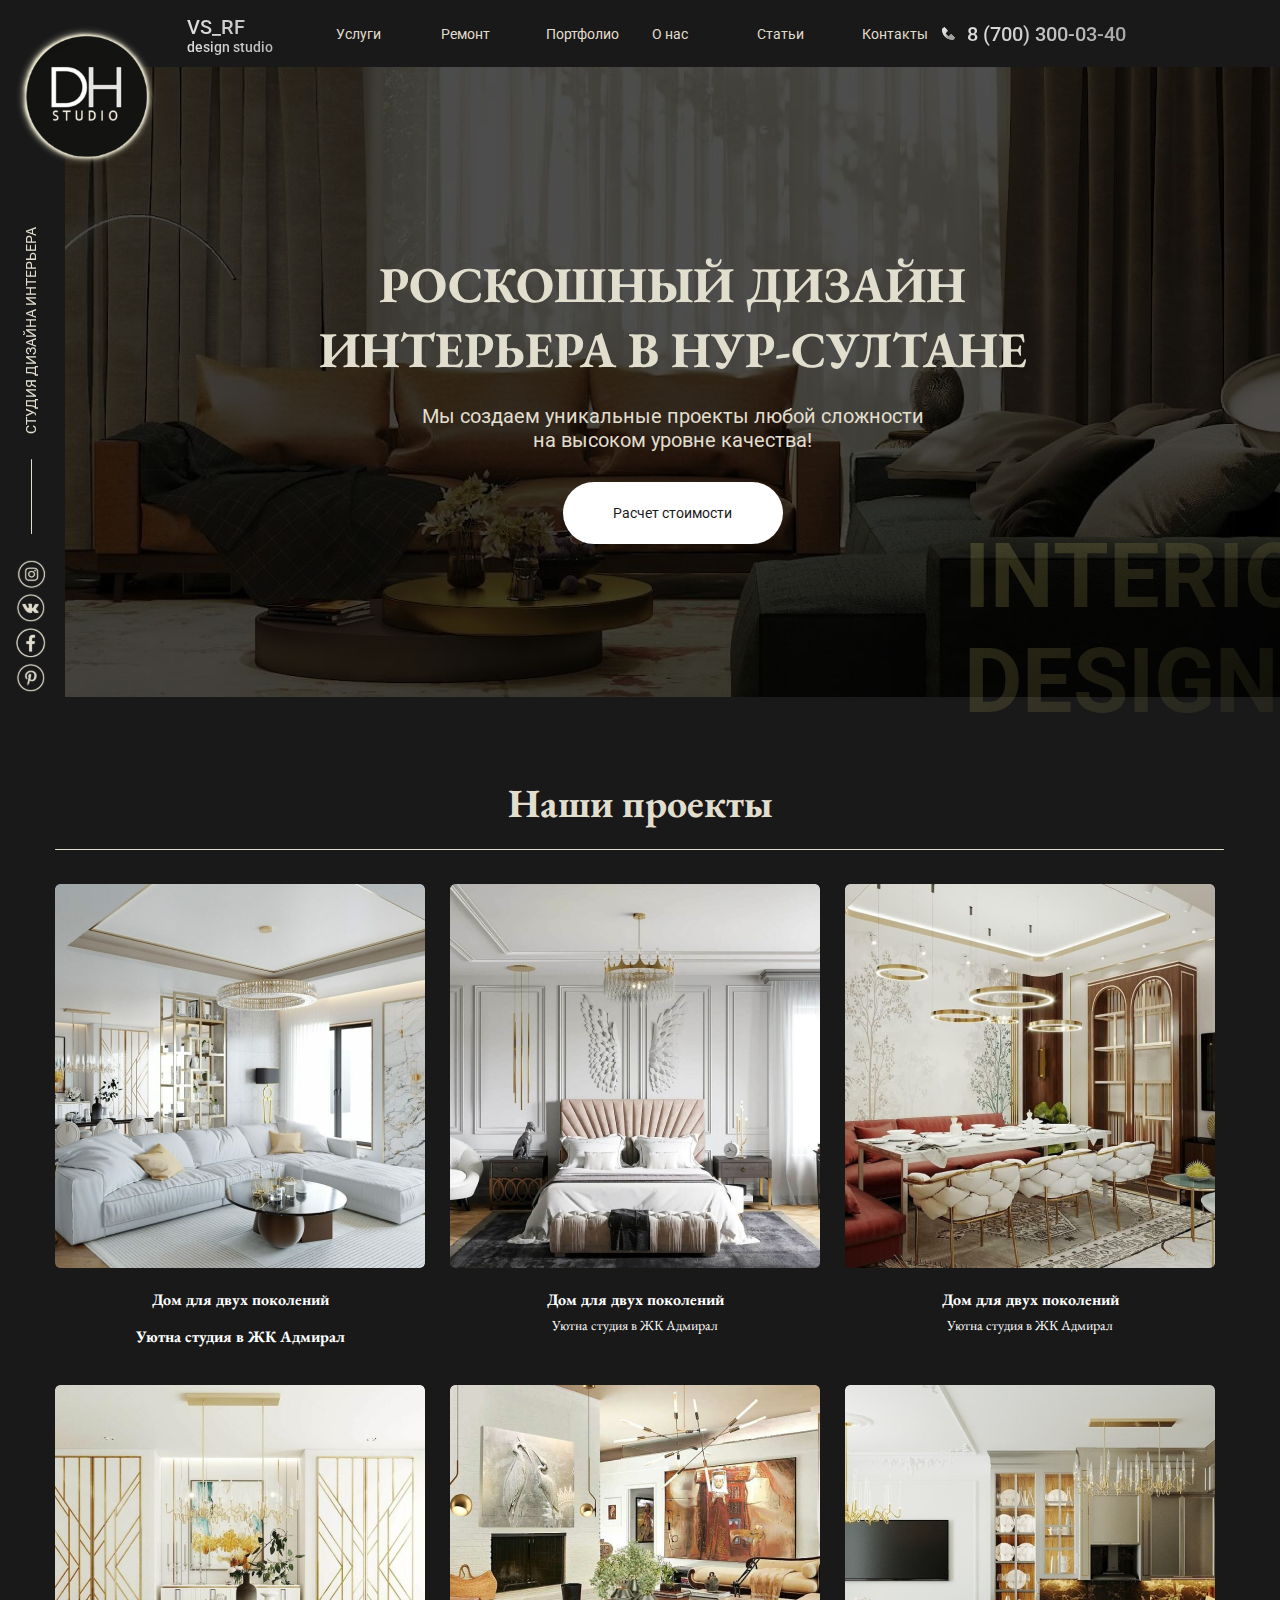
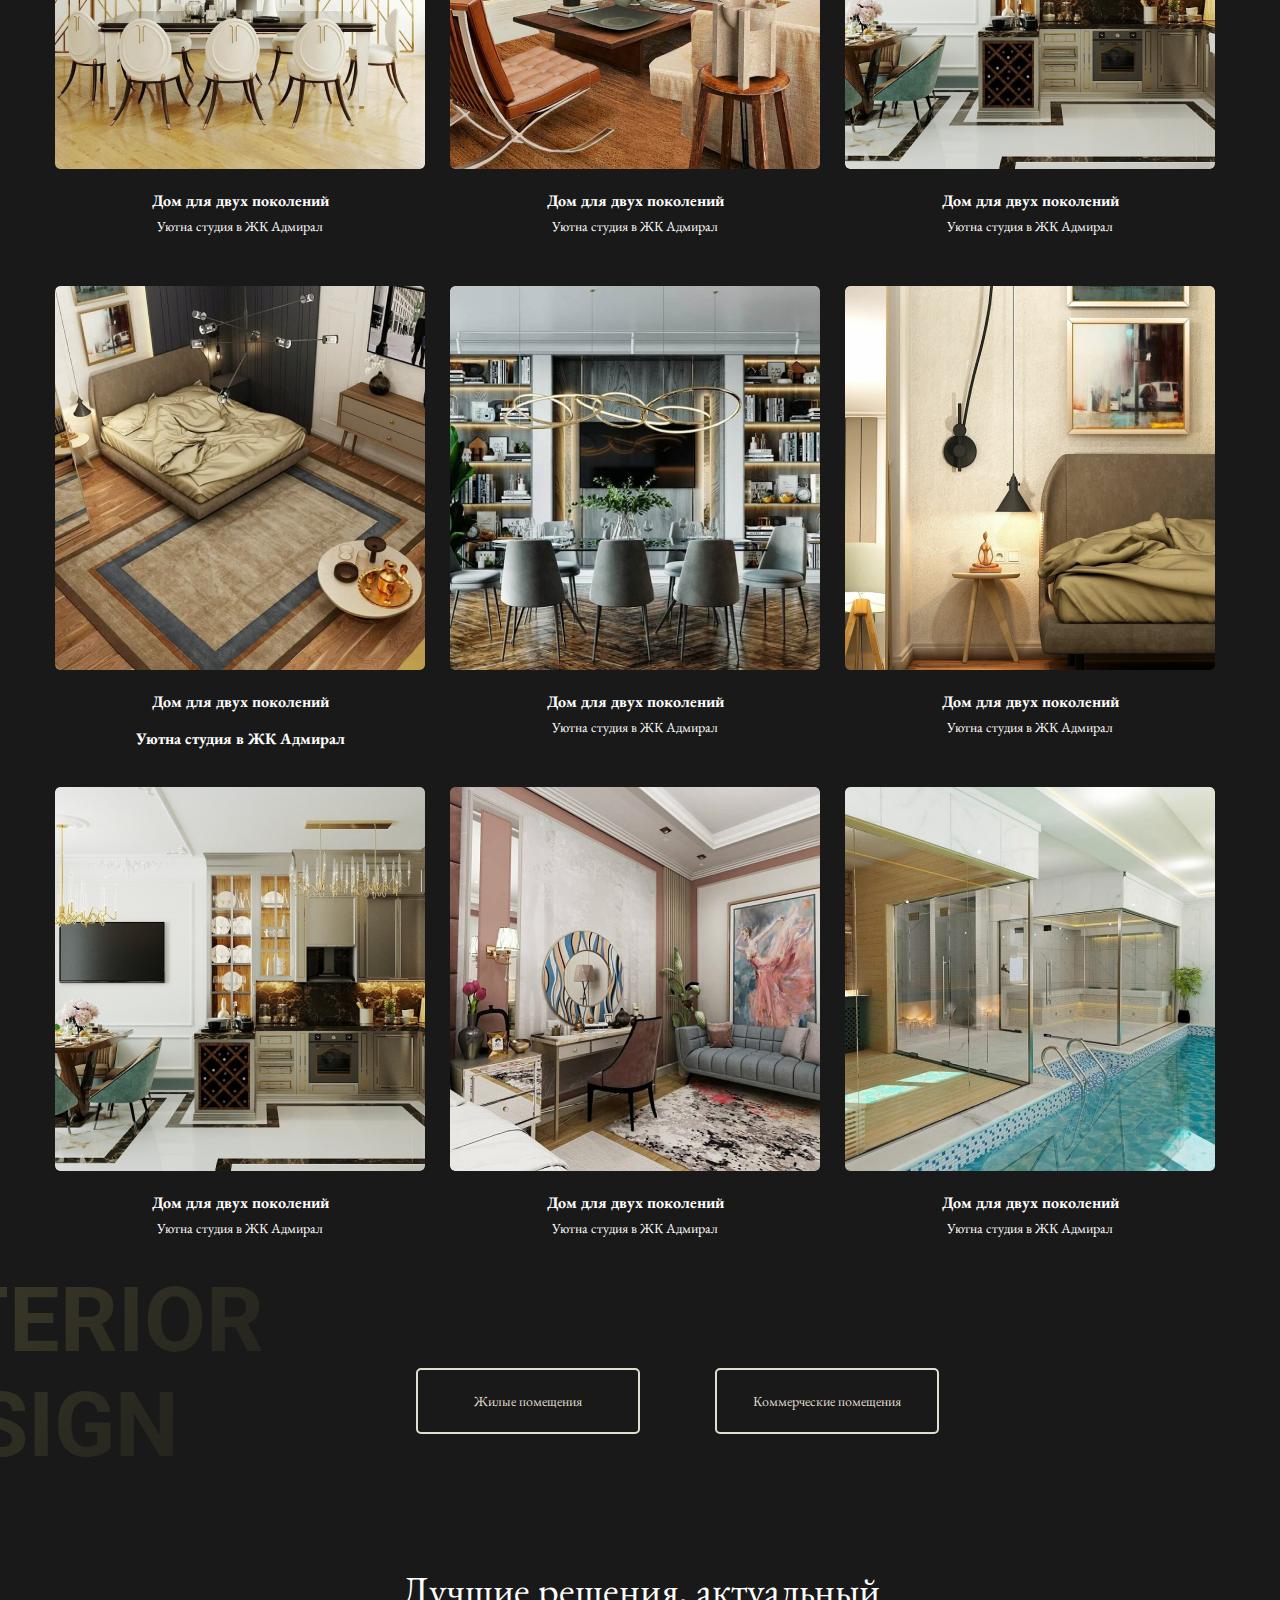
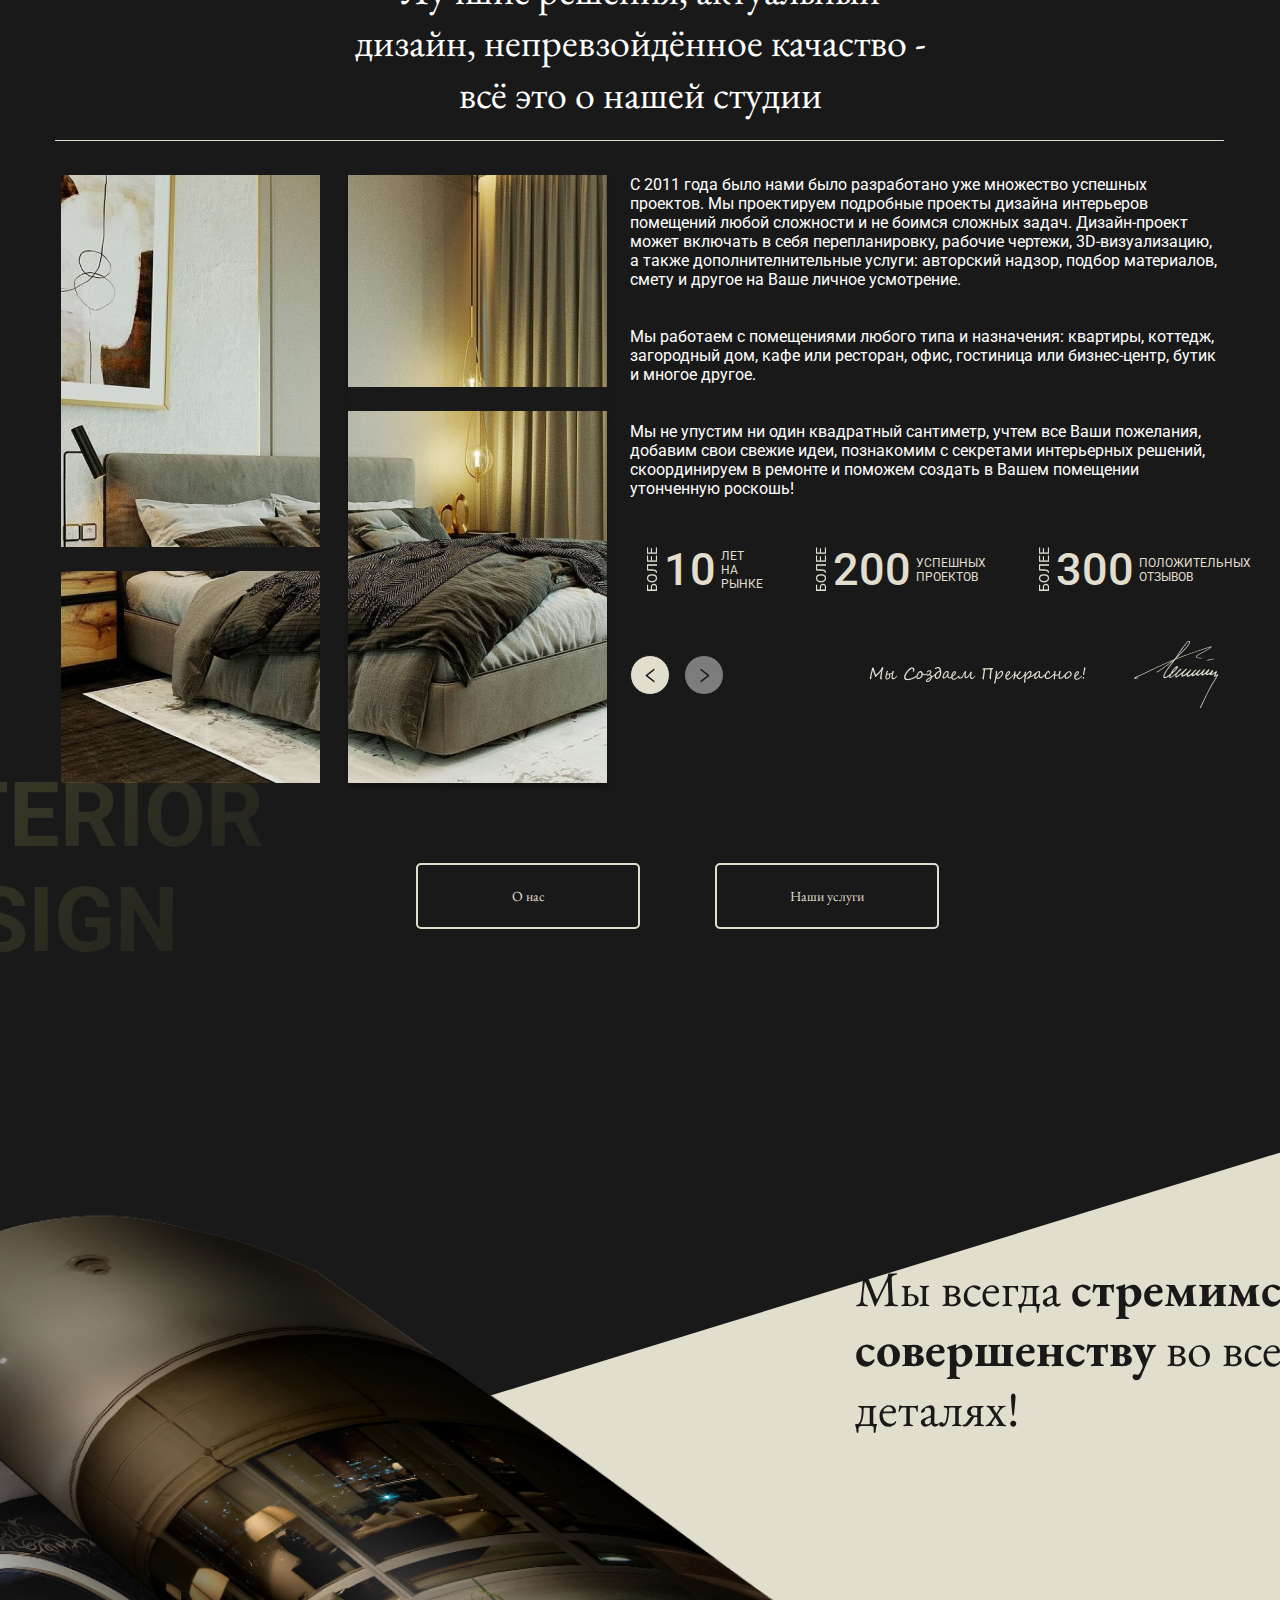
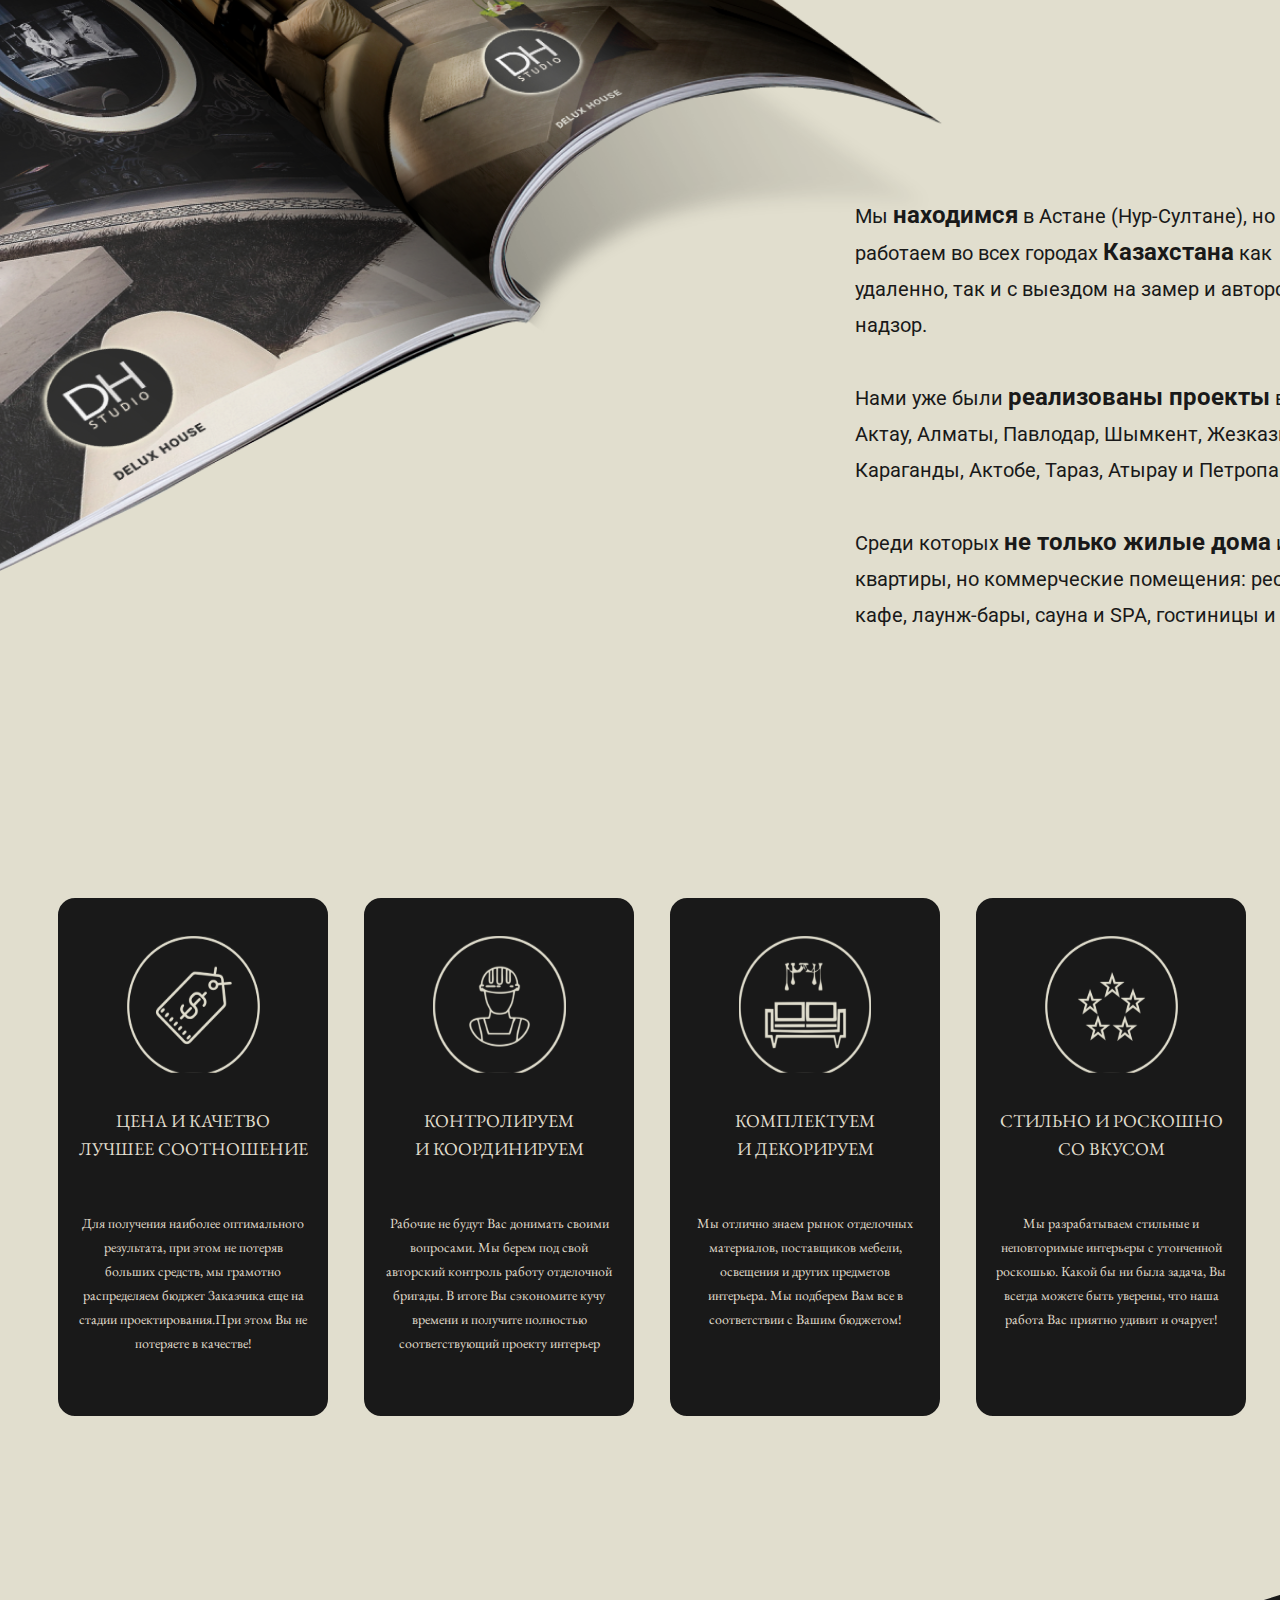
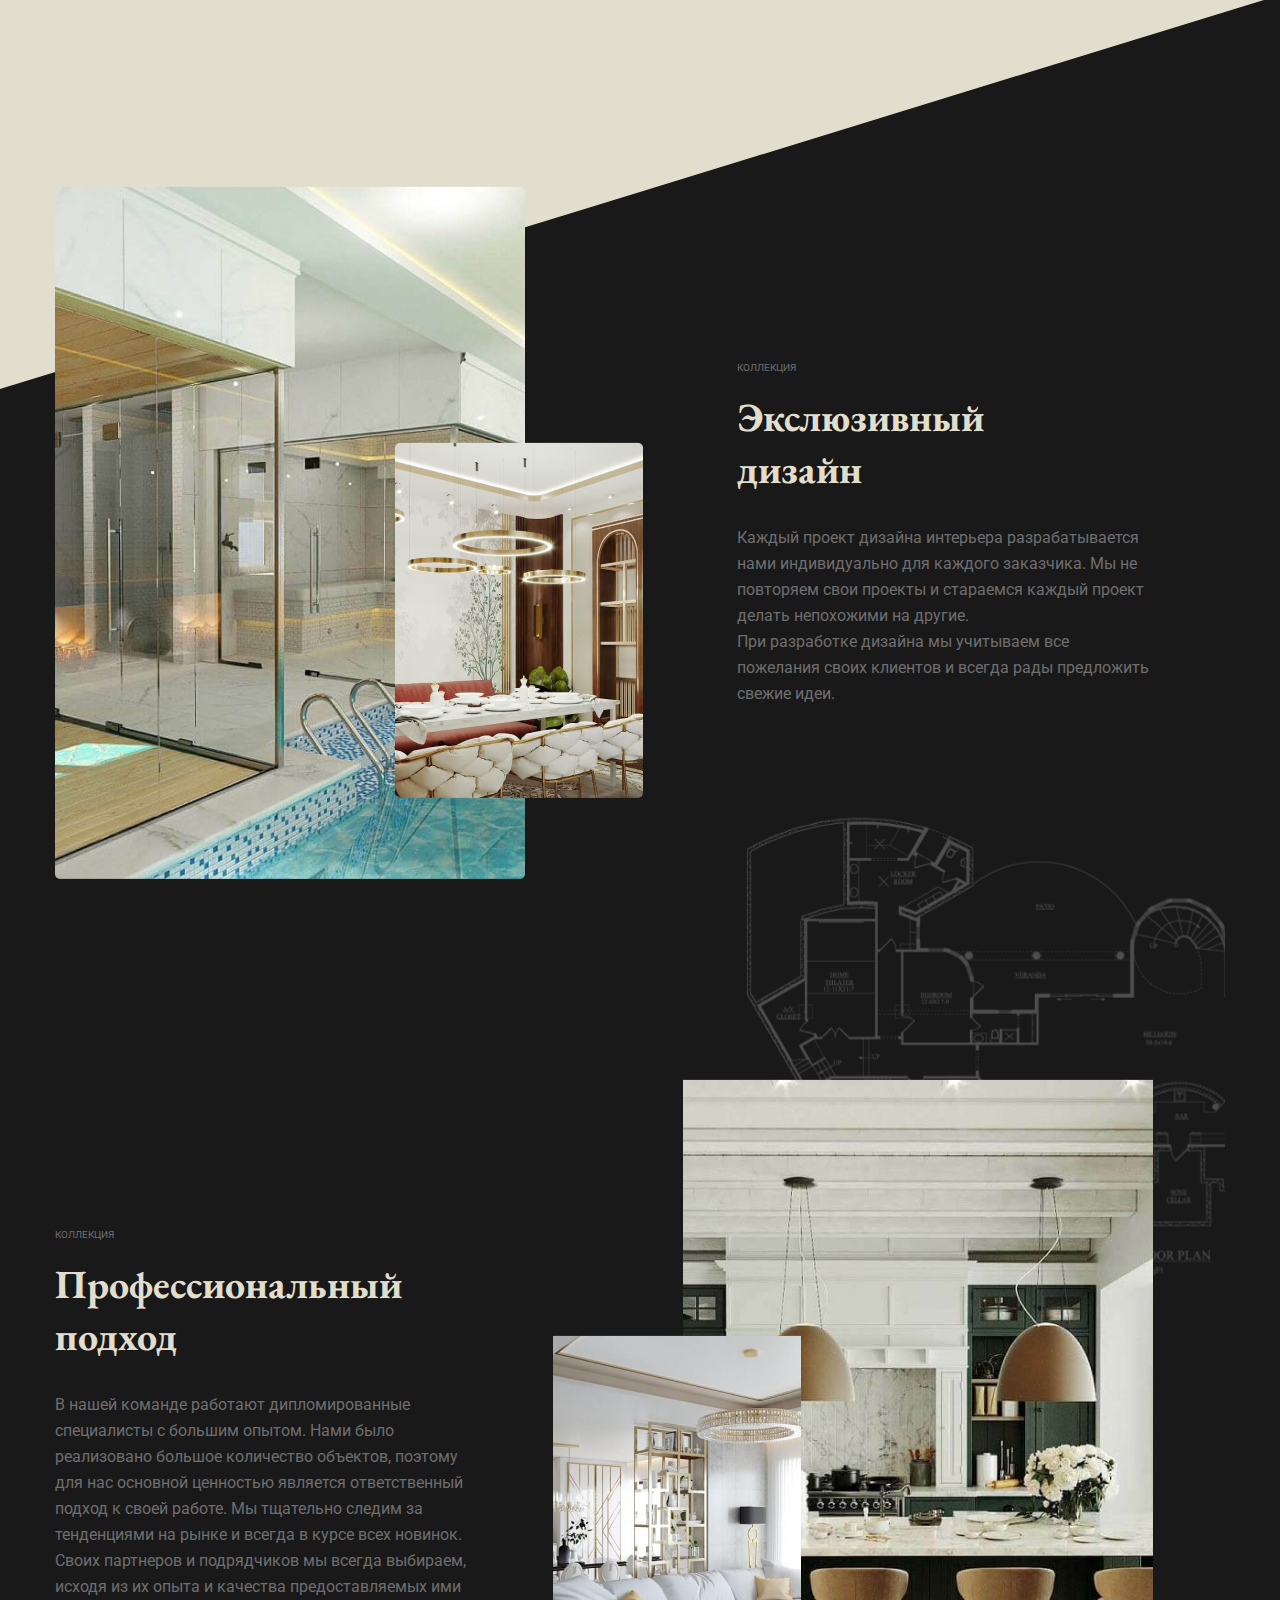
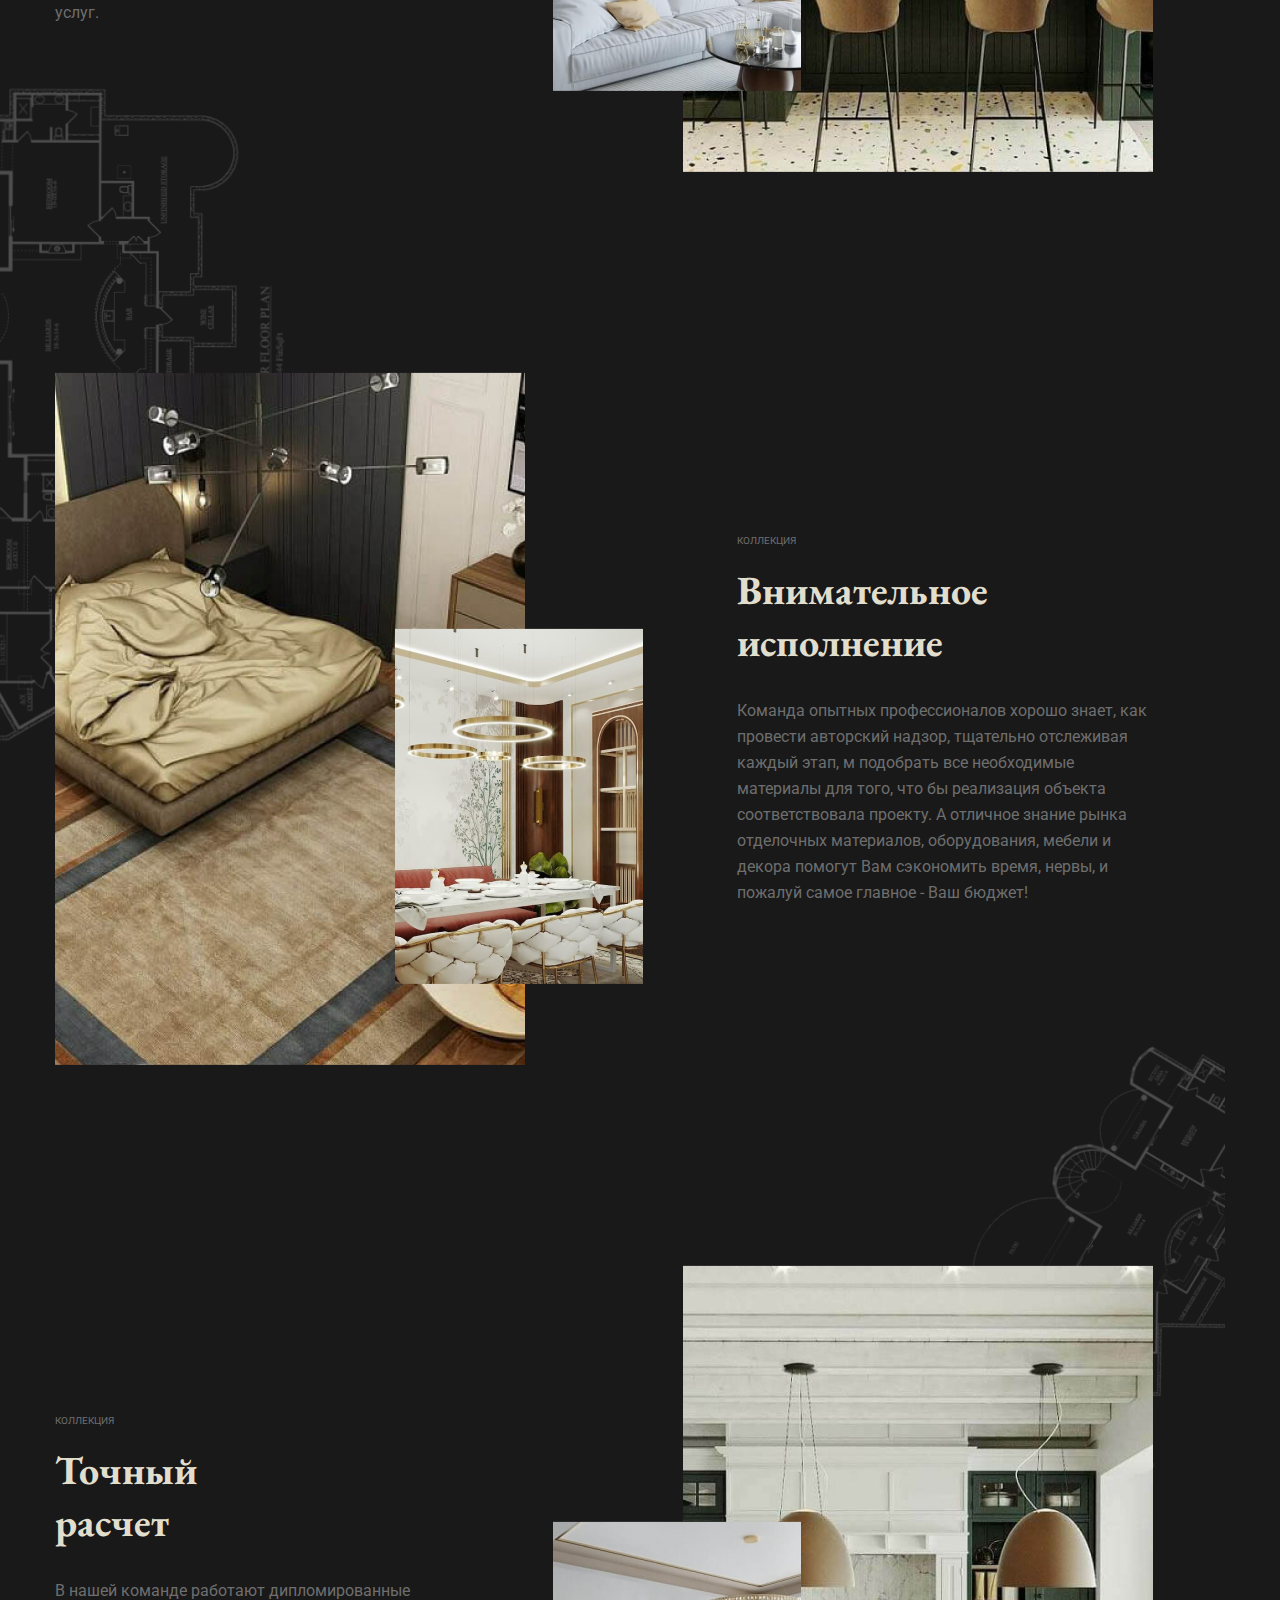
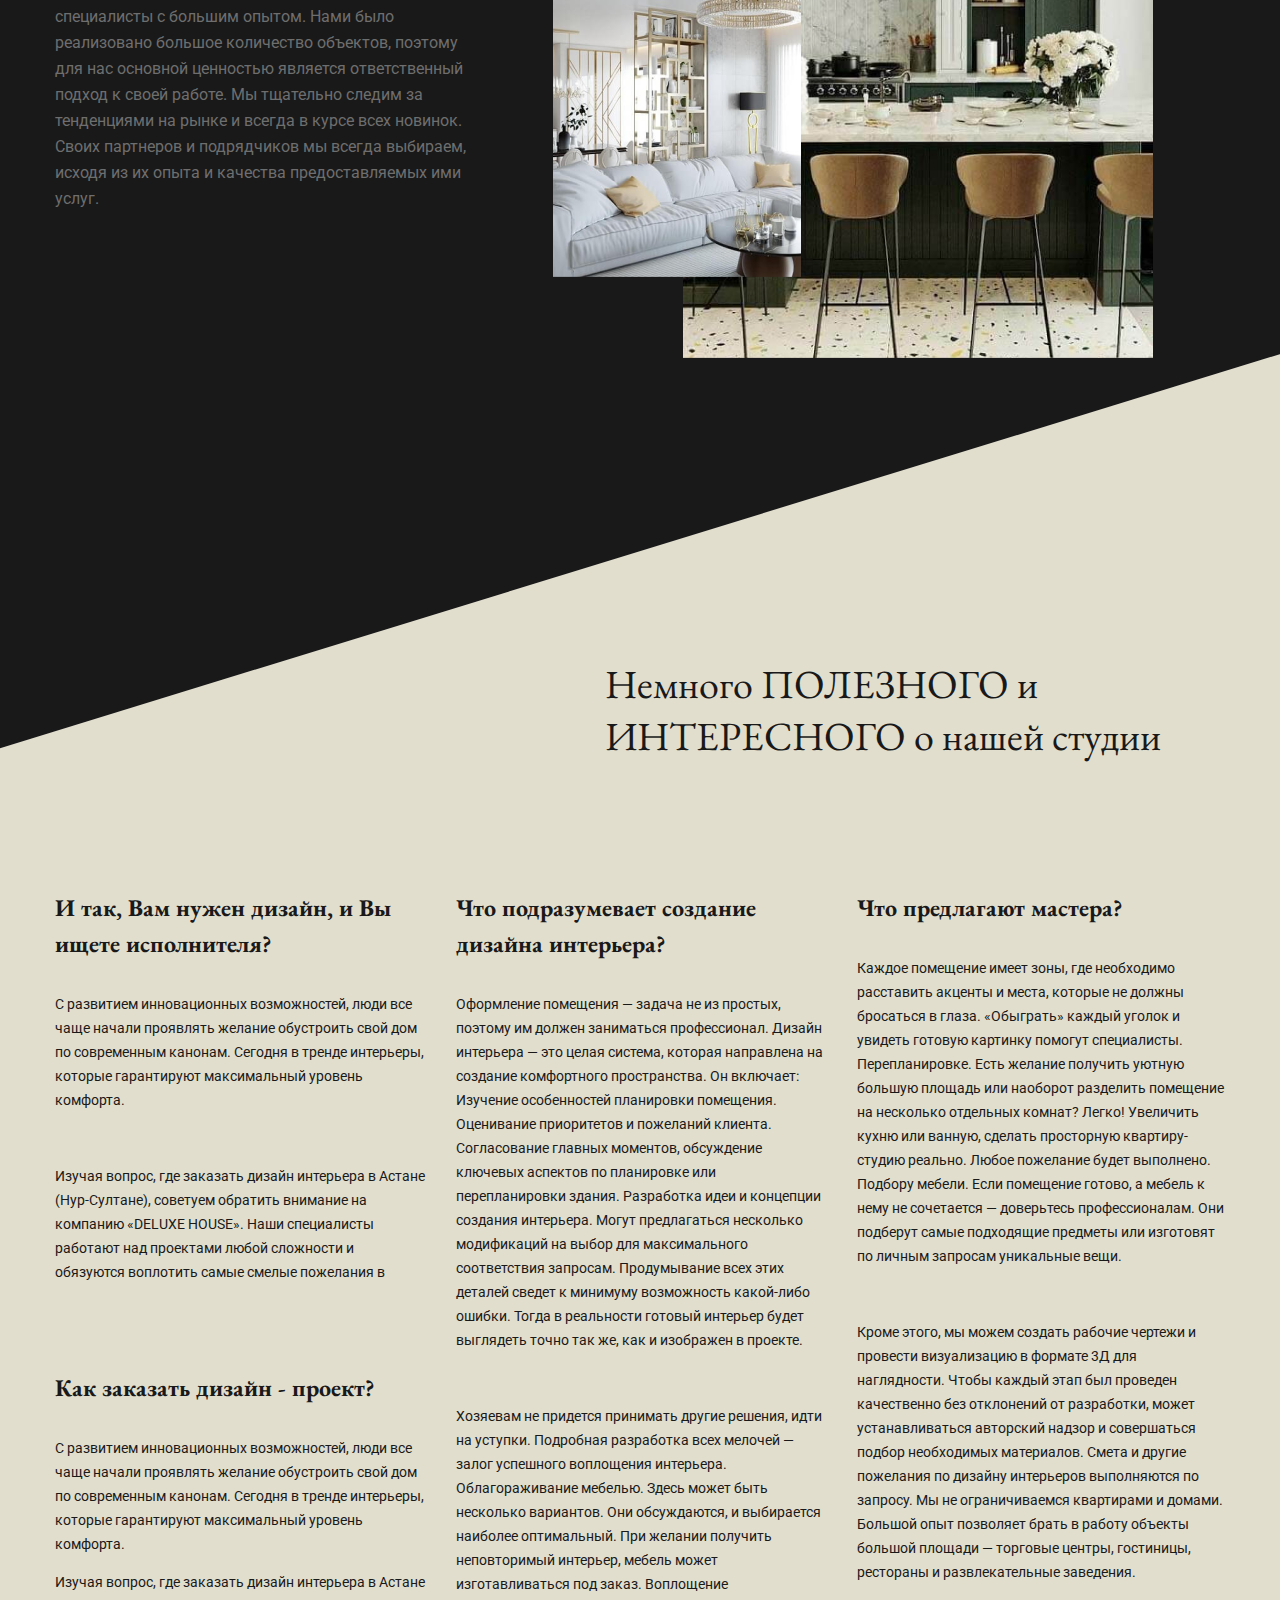
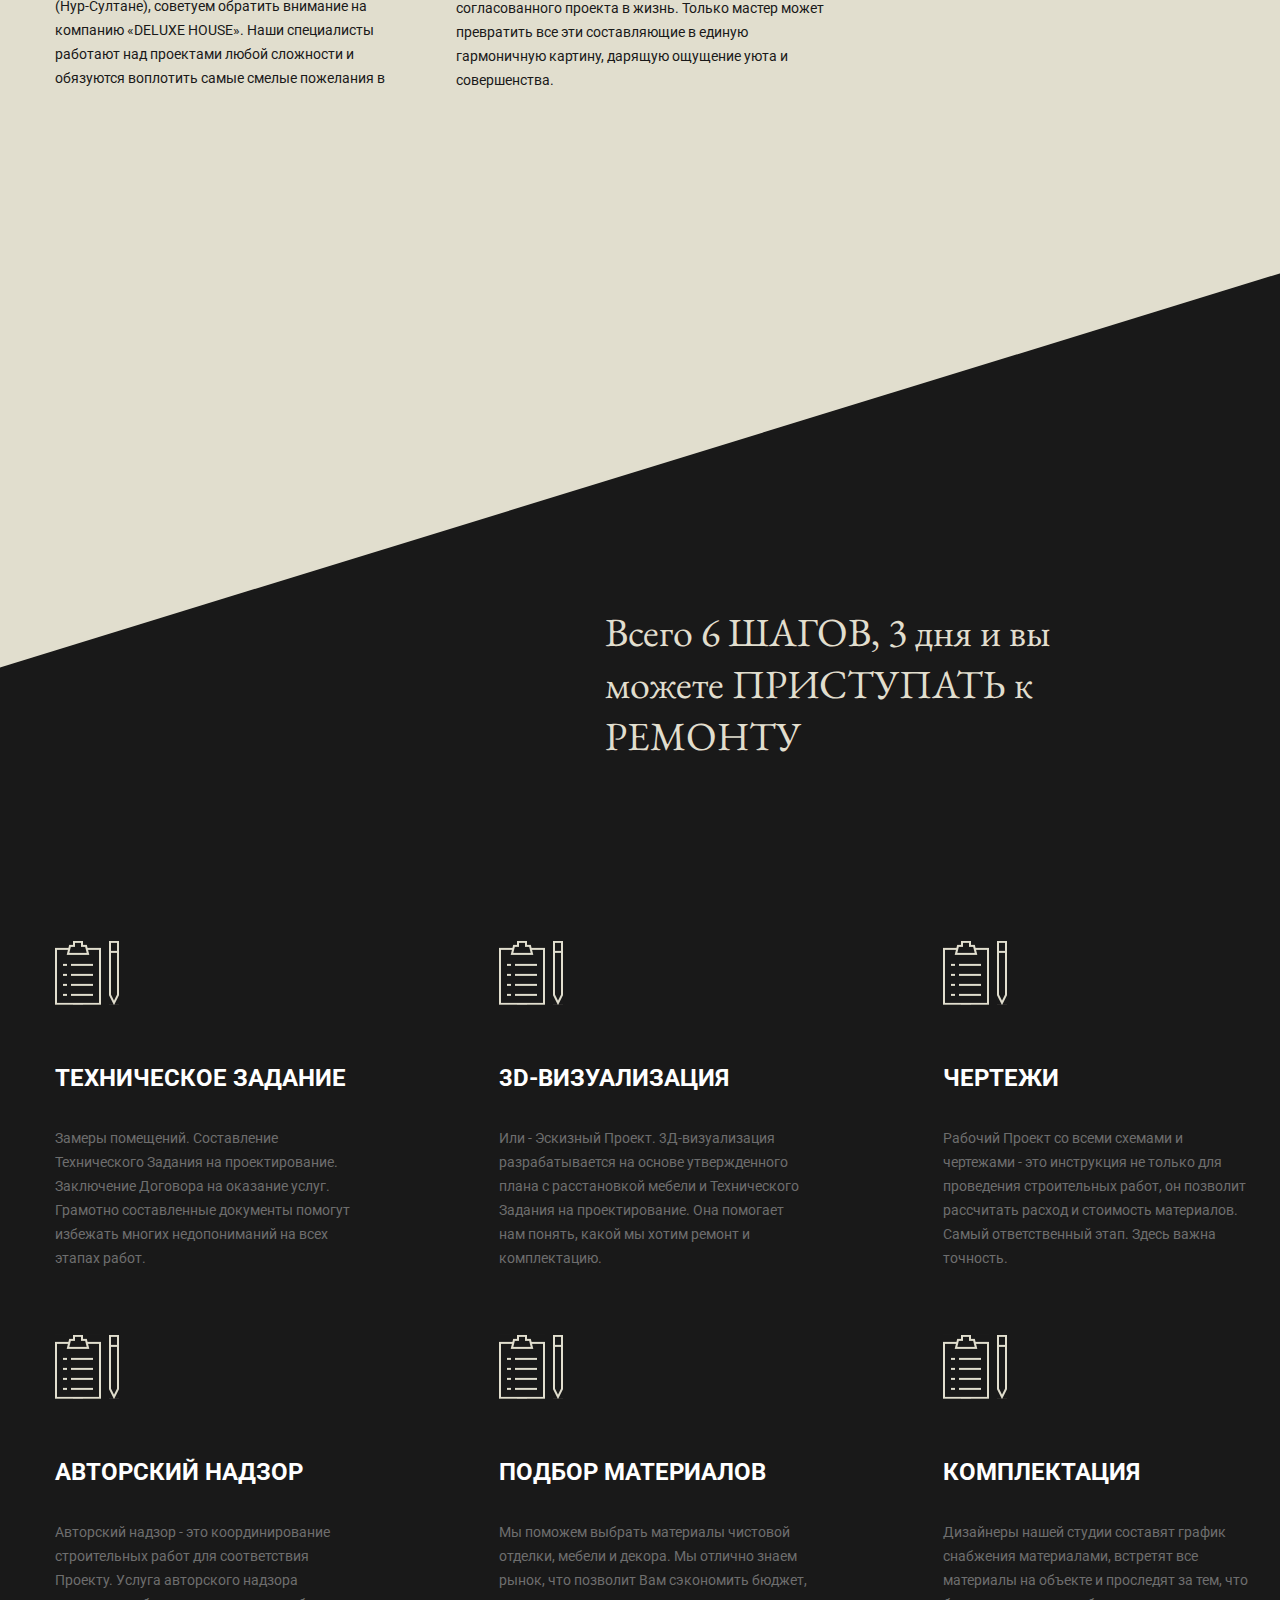
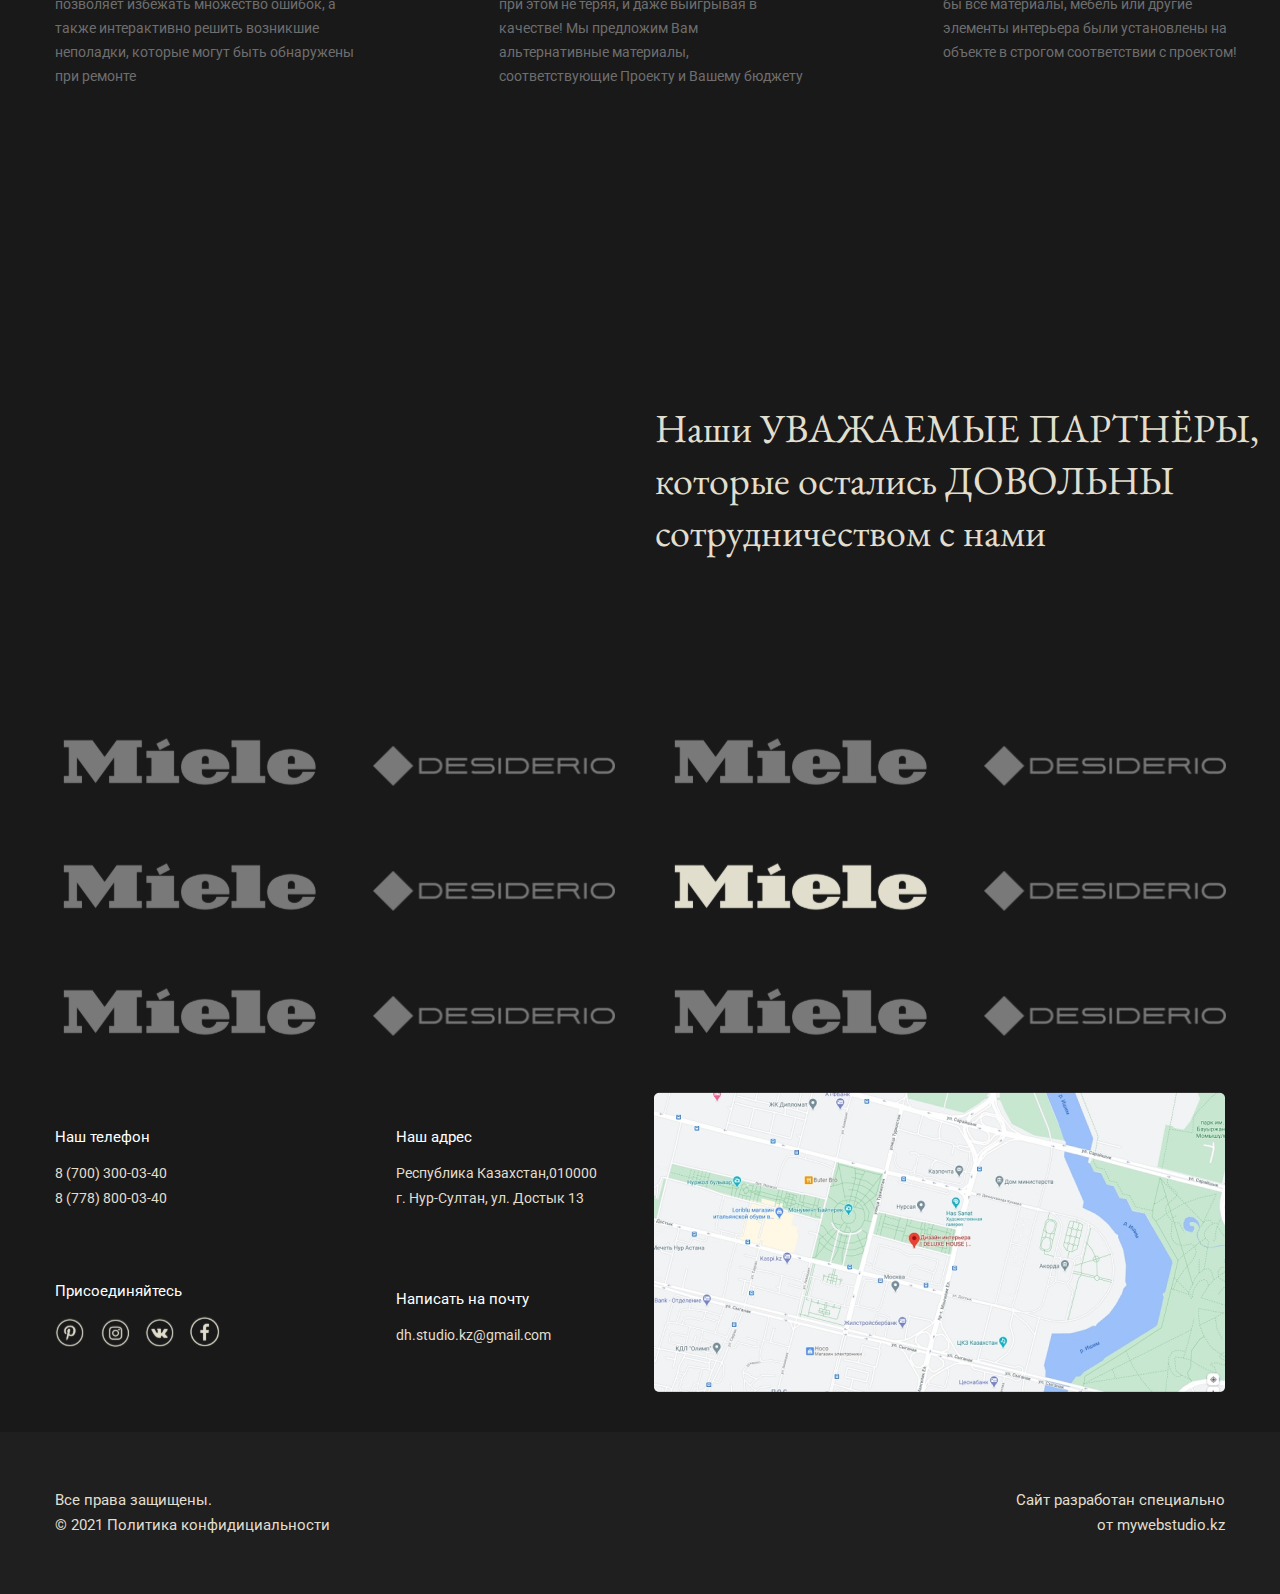
==== commit d377b26a: "init commit 2" ====
--- a/index.html
+++ b/index.html
@@ -1,23 +1,27 @@
 <!DOCTYPE html>
 <html lang="en">
+
 <head>
 	<meta charset="UTF-8">
 	<meta http-equiv="X-UA-Compatible" content="IE=edge">
 	<meta name="viewport" content="width=device-width, initial-scale=1.0">
 	<link rel="preconnect" href="https://fonts.googleapis.com">
 	<link rel="preconnect" href="https://fonts.gstatic.com" crossorigin>
-	<link href="https://fonts.googleapis.com/css2?family=EB+Garamond:wght@400;500;700&family=Roboto:wght@400;500;700&display=swap" rel="stylesheet">
+	<link
+		href="https://fonts.googleapis.com/css2?family=EB+Garamond:wght@400;500;700&family=Roboto:wght@400;500;700&display=swap"
+		rel="stylesheet">
 	<link rel="stylesheet" href="css/style.css">
 	<link rel="shortcut icon" href="img/favicon.svg" type="image/svg">
 	<title>Deluxe house - главная</title>
 </head>
+
 <body class="body">
 	<!-- <div class="light center"></div> -->
 	<div class="backpage">
 		<div class="header center">
 			<img class="header__logo-big" src="img/LOGO 2.svg">
 			<div class="header__brand">
-				<p class="header__brand-one">deluxe house</p>
+				<p class="header__brand-one">VS_RF</p>
 				<p class="header__brand-two">design studio</p>
 			</div>
 			<div class="header__menu">
@@ -47,7 +51,8 @@
 			<div class="start center">
 				<div class="start__text center">
 					<div class="start__text-one">РОСКОШНЫЙ ДИЗАЙН</br> ИНТЕРЬЕРА В НУР-СУЛТАНЕ</div>
-					<div class="start__text-two">Мы создаем уникальные проекты любой сложности</br> на высоком уровне качества!</div>
+					<div class="start__text-two">Мы создаем уникальные проекты любой сложности</br> на высоком уровне качества!
+					</div>
 					<div class="start__text-btn center">
 						<a class="start__text-btn__link" href="">Расчет стоимости</a>
 					</div>
@@ -128,7 +133,8 @@
 				</div>
 			</div>
 			<div class="about">
-				<div class="about__title center">Лучшие решения, актуальный дизайн, непревзойдённое качаство - всё это о нашей студии</div>
+				<div class="about__title center">Лучшие решения, актуальный дизайн, непревзойдённое качаство - всё это о нашей
+					студии</div>
 				<img class="ourprojekt__line center" src="img/line2.svg">
 				<div class="about__box">
 					<div class="about__box-photos">
@@ -142,12 +148,17 @@
 						</div>
 					</div>
 					<div class="about__content">
-						<div class="about__content-text">С 2011 года было нами было разработано уже множество успешных проектов. Мы проектируем подробные проекты дизайна интерьеров помещений любой сложности и не боимся сложных задач.
-							Дизайн-проект может включать в себя перепланировку, рабочие чертежи, 3D-визуализацию, а также дополнителнительные услуги: авторский надзор, подбор материалов, смету и другое на Ваше личное усмотрение. 
+						<div class="about__content-text">С 2011 года было нами было разработано уже множество успешных проектов. Мы
+							проектируем подробные проекты дизайна интерьеров помещений любой сложности и не боимся сложных задач.
+							Дизайн-проект может включать в себя перепланировку, рабочие чертежи, 3D-визуализацию, а также
+							дополнителнительные услуги: авторский надзор, подбор материалов, смету и другое на Ваше личное усмотрение.
 							</br></br>
-						</br>Мы работаем с помещениями любого типа и назначения: квартиры, коттедж, загородный дом, кафе или ресторан, офис, гостиница или бизнес-центр, бутик и многое другое.
+							</br>Мы работаем с помещениями любого типа и назначения: квартиры, коттедж, загородный дом, кафе или
+							ресторан, офис, гостиница или бизнес-центр, бутик и многое другое.
 							</br></br>
-						</br>Мы не упустим ни один квадратный сантиметр, учтем все Ваши пожелания, добавим свои свежие идеи, познакомим с секретами интерьерных решений, скоординируем в ремонте и поможем создать в Вашем помещении утонченную роскошь!					
+							</br>Мы не упустим ни один квадратный сантиметр, учтем все Ваши пожелания, добавим свои свежие идеи,
+							познакомим с секретами интерьерных решений, скоординируем в ремонте и поможем создать в Вашем помещении
+							утонченную роскошь!
 						</div>
 						<div class="about__content-property">
 							<div class="about__content-property__item">
@@ -185,239 +196,295 @@
 				</div>
 			</div>
 			<div class="light">
-				
+
 			</div>
 			<img class="book" src="img/magazine031_mockup 1.png">
 			<div class="cont">
-				
-			
-			<div class="btytext">
-				<p class="btytext__one">Мы всегда <b>стремимся</b> к <b>совершенству</b> во всех деталях!</p>
-				<p class="btytext__two">Мы <b class="big">находимся</b> в Астане (Нур-Султане), но работаем во всех городах <b class="big">Казахстана</b> как удаленно, так и с выездом на замер и авторский надзор.
-				</br></br>
-					Нами уже были <b class="big">реализованы проекты</b> в г. Актау, Алматы, Павлодар, Шымкент, Жезказган, Караганды, Актобе, Тараз, Атырау и Петропавловск. 
-				</br></br>
-					Среди которых <b class="big">не только жилые дома</b> и квартиры, но коммерческие помещения: рестораны, кафе, лаунж-бары, сауна и SPA, гостиницы и другое.</p>
-			</div>
-			<div class="conteiner">
-				<div class="card">
-					<img class="card__img" src="img/birka.svg">
-					<p class="card__hh">Цена и качетво</p>
-					<p class="card__hh two">лучшее соотношение</p>
-					<p class="card__text">Для получения наиболее оптимального результата, при этом не потеряв больших средств, мы грамотно распределяем бюджет Заказчика еще на стадии проектирования.При этом Вы не потеряете в качестве!</p>
-				</div>
-				<div class="card">
-					<img class="card__img" src="img/stroitel.svg">
-					<p class="card__hh">Контролируем</p>
-					<p class="card__hh two">и координируем</p>
-					<p class="card__text">Рабочие не будут Вас донимать своими вопросами. Мы берем под свой авторский контроль работу отделочной бригады. 
-						В итоге Вы сэкономите кучу времени и получите полностью соответствующий проекту интерьер</p>
-				</div>
-				<div class="card">
-					<img class="card__img" src="img/divan.svg">
-					<p class="card__hh">Комплектуем</p>
-					<p class="card__hh two">и декорируем</p>
-					<p class="card__text">Мы отлично знаем рынок отделочных материалов, поставщиков мебели, освещения и других предметов интерьера.
-
-						Мы подберем Вам все в соответствии с Вашим бюджетом!</p>
-				</div>
-				<div class="card">
-					<img class="card__img" src="img/star.svg">
-					<p class="card__hh">Стильно и роскошно</p>
-					<p class="card__hh two">со вкусом</p>
-					<p class="card__text">Мы разрабатываем стильные и неповторимые интерьеры с утонченной роскошью. 
-						Какой бы ни была задача, 
-						Вы всегда можете быть уверены, что наша работа Вас приятно удивит и очарует!</p>
-				</div>
-			</div>
-		
-		<div class="collection">
-			<div class="collection__item">	
-				<div class="collection__item-imgsone">
-					<img class="collection__item-imgsone__big" src="img/rm1.png">
-					<img class="collection__item-imgsone__lil" src="img/rm11.png">
-				</div>
-				<div class="collection__item-text">
-					<div class="collection__item-text__one">коллекция</div>
-					<div class="collection__item-text__two">Экслюзивный</br> дизайн</div>
-					<div class="collection__item-text__free">Каждый проект дизайна интерьера разрабатывается нами индивидуально для каждого заказчика. Мы не повторяем свои проекты и стараемся каждый проект делать непохожими на другие.
-					</br>При разработке дизайна мы учитываем все пожелания своих клиентов и всегда рады предложить свежие идеи.</div>
-				</div>
-			</div>
-			<div class="collection__item">	
-				<div class="collection__item-text">
-					<div class="collection__item-text__one">коллекция</div>
-					<div class="collection__item-text__two">Профессиональный</br> подход</div>
-					<div class="collection__item-text__free">В нашей команде работают дипломированные специалисты с большим опытом. Нами было реализовано большое количество объектов, поэтому для нас основной ценностью является ответственный подход к своей работе.
-						Мы тщательно следим за тенденциями на рынке и всегда в курсе всех новинок.
-						Своих партнеров и подрядчиков мы всегда выбираем, исходя из их опыта и качества предоставляемых ими услуг.</div>
-				</div>
-				<img class="chert" src="img/chert.svg">
-				<div class="collection__item-imgstwo">
-					<img class="collection__item-imgstwo__lil" src="img/rm22.png">
-					<img class="collection__item-imgstwo__big" src="img/rm2.png">
-				</div>
-			</div>
-			<div class="collection__item">	
-				<img class="cherttwo" src="img/chert2.svg">
-				<div class="collection__item-imgsone">
-					<img class="collection__item-imgsone__big" src="img/rm3.png">
-					<img class="collection__item-imgsone__lil" src="img/rm33.png">
-				</div>
-				<div class="collection__item-text">
-					<div class="collection__item-text__one">коллекция</div>
-					<div class="collection__item-text__two">Внимательное</br> исполнение</div>
-					<div class="collection__item-text__free">Команда опытных профессионалов хорошо знает, как провести авторский надзор, тщательно отслеживая каждый этап, м подобрать все необходимые материалы для того, что бы реализация объекта соответствовала проекту.
-						А отличное знание рынка отделочных материалов, оборудования, мебели и декора помогут Вам сэкономить время, нервы, и пожалуй самое главное - Ваш бюджет!</div>
-				</div>
-			</div>
-			<div class="collection__item">	
-				<div class="collection__item-text">
-					<div class="collection__item-text__one">коллекция</div>
-					<div class="collection__item-text__two">Точный</br> расчет</div>
-					<div class="collection__item-text__free">В нашей команде работают дипломированные специалисты с большим опытом. Нами было реализовано большое количество объектов, поэтому для нас основной ценностью является ответственный подход к своей работе.
-						Мы тщательно следим за тенденциями на рынке и всегда в курсе всех новинок.
-						Своих партнеров и подрядчиков мы всегда выбираем, исходя из их опыта и качества предоставляемых ими услуг.</div>
-				</div>
-				<img class="chert" src="img/chert3.svg">
-				<div class="collection__item-imgstwo">
-					<img class="collection__item-imgstwo__lil" src="img/rm44.png">
-					<img class="collection__item-imgstwo__big" src="img/rm4.png">
-				</div>
+
+
+				<div class="btytext">
+					<p class="btytext__one">Мы всегда <b>стремимся</b> к <b>совершенству</b> во всех деталях!</p>
+					<p class="btytext__two">Мы <b class="big">находимся</b> в Астане (Нур-Султане), но работаем во всех городах <b
+							class="big">Казахстана</b> как удаленно, так и с выездом на замер и авторский надзор.
+						</br></br>
+						Нами уже были <b class="big">реализованы проекты</b> в г. Актау, Алматы, Павлодар, Шымкент, Жезказган,
+						Караганды, Актобе, Тараз, Атырау и Петропавловск.
+						</br></br>
+						Среди которых <b class="big">не только жилые дома</b> и квартиры, но коммерческие помещения: рестораны,
+						кафе, лаунж-бары, сауна и SPA, гостиницы и другое.</p>
+				</div>
+				<div class="conteiner">
+					<div class="card">
+						<img class="card__img" src="img/birka.svg">
+						<p class="card__hh">Цена и качетво</p>
+						<p class="card__hh two">лучшее соотношение</p>
+						<p class="card__text">Для получения наиболее оптимального результата, при этом не потеряв больших средств,
+							мы грамотно распределяем бюджет Заказчика еще на стадии проектирования.При этом Вы не потеряете в
+							качестве!</p>
+					</div>
+					<div class="card">
+						<img class="card__img" src="img/stroitel.svg">
+						<p class="card__hh">Контролируем</p>
+						<p class="card__hh two">и координируем</p>
+						<p class="card__text">Рабочие не будут Вас донимать своими вопросами. Мы берем под свой авторский контроль
+							работу отделочной бригады.
+							В итоге Вы сэкономите кучу времени и получите полностью соответствующий проекту интерьер</p>
+					</div>
+					<div class="card">
+						<img class="card__img" src="img/divan.svg">
+						<p class="card__hh">Комплектуем</p>
+						<p class="card__hh two">и декорируем</p>
+						<p class="card__text">Мы отлично знаем рынок отделочных материалов, поставщиков мебели, освещения и других
+							предметов интерьера.
+
+							Мы подберем Вам все в соответствии с Вашим бюджетом!</p>
+					</div>
+					<div class="card">
+						<img class="card__img" src="img/star.svg">
+						<p class="card__hh">Стильно и роскошно</p>
+						<p class="card__hh two">со вкусом</p>
+						<p class="card__text">Мы разрабатываем стильные и неповторимые интерьеры с утонченной роскошью.
+							Какой бы ни была задача,
+							Вы всегда можете быть уверены, что наша работа Вас приятно удивит и очарует!</p>
+					</div>
+				</div>
+
+				<div class="collection">
+					<div class="collection__item">
+						<div class="collection__item-imgsone">
+							<img class="collection__item-imgsone__big" src="img/rm1.png">
+							<img class="collection__item-imgsone__lil" src="img/rm11.png">
+						</div>
+						<div class="collection__item-text">
+							<div class="collection__item-text__one">коллекция</div>
+							<div class="collection__item-text__two">Экслюзивный</br> дизайн</div>
+							<div class="collection__item-text__free">Каждый проект дизайна интерьера разрабатывается нами
+								индивидуально для каждого заказчика. Мы не повторяем свои проекты и стараемся каждый проект делать
+								непохожими на другие.
+								</br>При разработке дизайна мы учитываем все пожелания своих клиентов и всегда рады предложить свежие
+								идеи.</div>
+						</div>
+					</div>
+					<div class="collection__item">
+						<div class="collection__item-text">
+							<div class="collection__item-text__one">коллекция</div>
+							<div class="collection__item-text__two">Профессиональный</br> подход</div>
+							<div class="collection__item-text__free">В нашей команде работают дипломированные специалисты с большим
+								опытом. Нами было реализовано большое количество объектов, поэтому для нас основной ценностью является
+								ответственный подход к своей работе.
+								Мы тщательно следим за тенденциями на рынке и всегда в курсе всех новинок.
+								Своих партнеров и подрядчиков мы всегда выбираем, исходя из их опыта и качества предоставляемых ими
+								услуг.</div>
+						</div>
+						<img class="chert" src="img/chert.svg">
+						<div class="collection__item-imgstwo">
+							<img class="collection__item-imgstwo__lil" src="img/rm22.png">
+							<img class="collection__item-imgstwo__big" src="img/rm2.png">
+						</div>
+					</div>
+					<div class="collection__item">
+						<img class="cherttwo" src="img/chert2.svg">
+						<div class="collection__item-imgsone">
+							<img class="collection__item-imgsone__big" src="img/rm3.png">
+							<img class="collection__item-imgsone__lil" src="img/rm33.png">
+						</div>
+						<div class="collection__item-text">
+							<div class="collection__item-text__one">коллекция</div>
+							<div class="collection__item-text__two">Внимательное</br> исполнение</div>
+							<div class="collection__item-text__free">Команда опытных профессионалов хорошо знает, как провести
+								авторский надзор, тщательно отслеживая каждый этап, м подобрать все необходимые материалы для того, что
+								бы реализация объекта соответствовала проекту.
+								А отличное знание рынка отделочных материалов, оборудования, мебели и декора помогут Вам сэкономить
+								время, нервы, и пожалуй самое главное - Ваш бюджет!</div>
+						</div>
+					</div>
+					<div class="collection__item">
+						<div class="collection__item-text">
+							<div class="collection__item-text__one">коллекция</div>
+							<div class="collection__item-text__two">Точный</br> расчет</div>
+							<div class="collection__item-text__free">В нашей команде работают дипломированные специалисты с большим
+								опытом. Нами было реализовано большое количество объектов, поэтому для нас основной ценностью является
+								ответственный подход к своей работе.
+								Мы тщательно следим за тенденциями на рынке и всегда в курсе всех новинок.
+								Своих партнеров и подрядчиков мы всегда выбираем, исходя из их опыта и качества предоставляемых ими
+								услуг.</div>
+						</div>
+						<img class="chert" src="img/chert3.svg">
+						<div class="collection__item-imgstwo">
+							<img class="collection__item-imgstwo__lil" src="img/rm44.png">
+							<img class="collection__item-imgstwo__big" src="img/rm4.png">
+						</div>
+					</div>
+				</div>
+			</div>
+			<div class="lighttwo">
+
+			</div>
+			<div class="cont">
+				<div class="info">
+					<div class="info__title">
+						Немного <b class="info__title-tb">полезного</b> и <b class="info__title-tb">интересного</b> о нашей студии
+					</div>
+					<div class="info__text">
+						<div class="info__text-prone">
+							<div class="info__text-title">И так, Вам нужен дизайн, и Вы ищете исполнителя?</div>
+							<p>С развитием инновационных возможностей, люди все чаще начали проявлять желание обустроить свой дом по
+								современным канонам. Сегодня в тренде интерьеры, которые гарантируют максимальный уровень комфорта.</p>
+							</br>
+							<p>Изучая вопрос, где заказать дизайн интерьера в Астане (Нур-Султане), советуем обратить внимание на
+								компанию «DELUXE HOUSE». Наши специалисты работают над проектами любой сложности и обязуются воплотить
+								самые смелые пожелания в </p>
+							</br></br></br>
+							<div class="info__text-title">Как заказать дизайн - проект?</div>
+							<p>С развитием инновационных возможностей, люди все чаще начали проявлять желание обустроить свой дом по
+								современным канонам. Сегодня в тренде интерьеры, которые гарантируют максимальный уровень комфорта. </p>
+							<p>Изучая вопрос, где заказать дизайн интерьера в Астане (Нур-Султане), советуем обратить внимание на
+								компанию «DELUXE HOUSE». Наши специалисты работают над проектами любой сложности и обязуются воплотить
+								самые смелые пожелания в </p>
+						</div>
+						<div class="info__text-prone">
+							<div class="info__text-title">Что подразумевает создание дизайна интерьера?</div>
+							<p>Оформление помещения — задача не из простых, поэтому им должен заниматься профессионал. Дизайн
+								интерьера — это целая система, которая направлена на создание комфортного пространства. Он включает:
+								Изучение особенностей планировки помещения. Оценивание приоритетов и пожеланий клиента. Согласование
+								главных моментов, обсуждение ключевых аспектов по планировке или перепланировки здания.
+								Разработка идеи и концепции создания интерьера. Могут предлагаться несколько модификаций на выбор для
+								максимального соответствия запросам.
+								Продумывание всех этих деталей сведет к минимуму возможность какой-либо ошибки. Тогда в реальности
+								готовый интерьер будет выглядеть точно так же, как и изображен в проекте. </p>
+
+							</br>
+							<p>Хозяевам не придется принимать другие решения, идти на уступки. Подробная разработка всех мелочей —
+								залог успешного воплощения интерьера.
+								Облагораживание мебелью. Здесь может быть несколько вариантов. Они обсуждаются, и выбирается наиболее
+								оптимальный. При желании получить неповторимый интерьер, мебель может изготавливаться под заказ.
+								Воплощение согласованного проекта в жизнь.
+								Только мастер может превратить все эти составляющие в единую гармоничную картину, дарящую ощущение уюта
+								и совершенства.
+							</p>
+
+						</div>
+						<div class="info__text-prone">
+							<div class="info__text-title">Что предлагают
+								мастера?</div>
+							<p>Каждое помещение имеет зоны, где необходимо расставить акценты и места, которые не должны бросаться в
+								глаза. «Обыграть» каждый уголок и увидеть готовую картинку помогут специалисты.
+								Перепланировке. Есть желание получить уютную большую площадь или наоборот разделить помещение на
+								несколько отдельных комнат?
+								Легко! Увеличить кухню или ванную, сделать просторную квартиру-студию реально. Любое пожелание будет
+								выполнено.
+								Подбору мебели.
+								Если помещение готово, а мебель к нему не сочетается — доверьтесь профессионалам.
+								Они подберут самые подходящие предметы или изготовят по личным запросам
+								уникальные вещи. </p>
+							</br>
+							<p>Кроме этого, мы можем создать рабочие чертежи и провести визуализацию в формате 3Д для наглядности.
+								Чтобы каждый этап был проведен качественно без отклонений от разработки, может устанавливаться авторский
+								надзор и совершаться подбор необходимых материалов. Смета и другие пожелания по дизайну интерьеров
+								выполняются по запросу. Мы не ограничиваемся квартирами и домами. Большой опыт позволяет брать в работу
+								объекты большой площади — торговые центры, гостиницы, рестораны и развлекательные заведения.
+							</p>
+
+						</div>
+					</div>
+				</div>
+				<div class="infoprem">
+					<div class="infoprem__title">
+						Всего <b class="infoprem__title-tb">6 шагов</b>, 3 дня и вы можете <b
+							class="infoprem__title-tb">приступать</b> к <b class="infoprem__title-tb">ремонту</b>
+					</div>
+					<div class="infoprem__text">
+						<div class="infoprem__text-prone">
+							<img src="img/blank.svg">
+							<div class="infoprem__text-title">ТЕХНИЧЕСКОЕ ЗАДАНИЕ</div>
+							<p class="infoprem__text-pr">Замеры помещений. Составление Технического Задания на проектирование.
+								Заключение Договора на оказание услуг. Грамотно составленные документы помогут избежать многих
+								недопониманий на всех этапах работ.</p>
+						</div>
+						<div class="infoprem__text-prone">
+							<img src="img/blank.svg">
+							<div class="infoprem__text-title">3D-ВИЗУАЛИЗАЦИЯ</div>
+							<p class="infoprem__text-pr">Или - Эскизный Проект. 3Д-визуализация разрабатывается на основе
+								утвержденного плана с расстановкой мебели и Технического Задания на проектирование. Она помогает нам
+								понять, какой мы хотим ремонт и комплектацию.</p>
+						</div>
+						<div class="infoprem__text-prone">
+							<img src="img/blank.svg">
+							<div class="infoprem__text-title">ЧЕРТЕЖИ</div>
+							<p class="infoprem__text-pr">Рабочий Проект со всеми схемами и чертежами - это инструкция не только для
+								проведения строительных работ, он позволит рассчитать расход и стоимость материалов. Самый ответственный
+								этап. Здесь важна точность.</p>
+						</div>
+						<div class="infoprem__text-prone">
+							<img src="img/blank.svg">
+							<div class="infoprem__text-title">АВТОРСКИЙ НАДЗОР</div>
+							<p class="infoprem__text-pr">Авторский надзор - это координирование строительных работ для соответствия
+								Проекту.
+								Услуга авторского надзора позволяет избежать множество ошибок, а также интерактивно решить возникшие
+								неполадки, которые могут быть обнаружены при ремонте</p>
+						</div>
+						<div class="infoprem__text-prone">
+							<img src="img/blank.svg">
+							<div class="infoprem__text-title">ПОДБОР МАТЕРИАЛОВ</div>
+							<p class="infoprem__text-pr">Мы поможем выбрать материалы чистовой отделки, мебели и декора.
+								Мы отлично знаем рынок, что позволит Вам сэкономить бюджет, при этом не теряя, и даже выигрывая в
+								качестве!
+								Мы предложим Вам альтернативные материалы, соответствующие Проекту и Вашему бюджету</p>
+						</div>
+						<div class="infoprem__text-prone">
+							<img src="img/blank.svg">
+							<div class="infoprem__text-title">КОМПЛЕКТАЦИЯ</div>
+							<p class="infoprem__text-pr">Дизайнеры нашей студии составят график снабжения материалами, встретят все
+								материалы на объекте и проследят за тем, что бы все материалы, мебель или другие элементы интерьера были
+								установлены на объекте в строгом соответствии с проектом!</p>
+						</div>
+					</div>
+				</div>
+				<div class="infospon">
+					<div class="infospon__title">
+						Наши <b class="infospon__title-tb">уважаемые партнёры</b>, которые остались <b
+							class="infospon__title-tb">довольны</b> сотрудничеством с нами
+					</div>
+					<img src="img/Sponsers.svg">
+				</div>
+			</div>
+
+
+			<div class="adress">
+				<div class="adress__text">
+					<div class="adress__text-blok">
+						<div class="adress__text-blok__title">Наш телефон</div>
+						<div class="adress__text-blok__cont">8 (700) 300-03-40</br>
+							8 (778) 800-03-40</div>
+					</div>
+					<div class="adress__text-blok">
+						<div class="adress__text-blok__title">Наш адрес</div>
+						<div class="adress__text-blok__cont">Республика Казахстан,010000</br>
+							г. Нур-Султан, ул. Достык 13</div>
+					</div>
+					<div class="adress__text-blok">
+						<div class="adress__text-blok__title">Присоединяйтесь</div>
+						<div class="adress__text-blok__cont">
+							<img src="img/soc.svg">
+						</div>
+					</div>
+					<div class="adress__text-blok">
+						<div class="adress__text-blok__title">Написать на почту</div>
+						<div class="adress__text-blok__cont">dh.studio.kz@gmail.com</div>
+					</div>
+				</div>
+				<img src="img/map.png">
+			</div>
+		</div>
+		<div class="footer">
+			<div class="footer-cont">
+				<p class="footer__one">Все права защищены.</br>
+					© 2021 Политика конфидициальности</p>
+				<p class="footer__two">Сайт разработан специально</br>
+					от mywebstudio.kz</p>
 			</div>
 		</div>
 	</div>
-	<div class="lighttwo">
-				
-	</div>
-	<div class="cont">
-		<div class="info">
-			<div class="info__title">
-				Немного <b class="info__title-tb">полезного</b> и <b class="info__title-tb">интересного</b> о нашей студии
-			</div>
-			<div class="info__text">
-				<div class="info__text-prone">
-					<div class="info__text-title">И так, Вам нужен дизайн, и Вы ищете исполнителя?</div>
-					<p>С развитием инновационных возможностей, люди все чаще начали проявлять желание обустроить свой дом по современным канонам. Сегодня в тренде интерьеры, которые гарантируют максимальный уровень комфорта.</p>
-				</br><p>Изучая вопрос, где заказать дизайн интерьера в Астане (Нур-Султане), советуем обратить внимание на компанию «DELUXE HOUSE». Наши специалисты работают над проектами любой сложности и обязуются воплотить самые смелые пожелания в </p>
-				</br></br></br><div class="info__text-title">Как заказать дизайн - проект?</div>
-					<p>С развитием инновационных возможностей, люди все чаще начали проявлять желание обустроить свой дом по современным канонам. Сегодня в тренде интерьеры, которые гарантируют максимальный уровень комфорта. </p>
-					<p>Изучая вопрос, где заказать дизайн интерьера в Астане (Нур-Султане), советуем обратить внимание на компанию «DELUXE HOUSE». Наши специалисты работают над проектами любой сложности и обязуются воплотить самые смелые пожелания в </p>
-				</div>
-				<div class="info__text-prone">
-					<div class="info__text-title">Что подразумевает создание дизайна интерьера?</div>
-					<p>Оформление помещения — задача не из простых, поэтому им должен заниматься профессионал. Дизайн интерьера — это целая система, которая направлена на создание комфортного пространства. Он включает:
-						Изучение особенностей планировки помещения. Оценивание приоритетов и пожеланий клиента. Согласование главных моментов, обсуждение ключевых аспектов по планировке или перепланировки здания.
-						Разработка идеи и концепции создания интерьера. Могут предлагаться несколько модификаций на выбор для максимального соответствия запросам.
-						Продумывание всех этих деталей сведет к минимуму возможность какой-либо ошибки. Тогда в реальности готовый интерьер будет выглядеть точно так же, как и изображен в проекте. </p>
-					
-					</br>	<p>Хозяевам не придется принимать другие решения, идти на уступки. Подробная разработка всех мелочей — залог успешного воплощения интерьера.
-						Облагораживание мебелью. Здесь может быть несколько вариантов. Они обсуждаются, и выбирается наиболее оптимальный. При желании получить неповторимый интерьер, мебель может изготавливаться под заказ.
-						Воплощение согласованного проекта в жизнь.
-						Только мастер может превратить все эти составляющие в единую гармоничную картину, дарящую ощущение уюта и совершенства.
-						</p>
-					
-				</div>
-				<div class="info__text-prone">
-					<div class="info__text-title">Что предлагают 
-						мастера?</div>
-					<p>Каждое помещение имеет зоны, где необходимо расставить акценты и места, которые не должны бросаться в глаза. «Обыграть» каждый уголок и увидеть готовую картинку помогут специалисты.
-						Перепланировке. Есть желание получить уютную большую площадь или наоборот разделить помещение на несколько отдельных комнат?
-						Легко! Увеличить кухню или ванную, сделать просторную квартиру-студию реально. Любое пожелание будет выполнено.
-						Подбору мебели. 
-						Если помещение готово, а мебель к нему не сочетается — доверьтесь профессионалам. 
-						Они подберут самые подходящие предметы или изготовят по личным запросам 
-						уникальные вещи. </p>
-					</br>
-					<p>Кроме этого, мы можем создать рабочие чертежи и провести визуализацию в формате 3Д для наглядности. Чтобы каждый этап был проведен качественно без отклонений от разработки, может устанавливаться авторский надзор и совершаться подбор необходимых материалов. Смета и другие пожелания по дизайну интерьеров выполняются по запросу. Мы не ограничиваемся квартирами и домами. Большой опыт позволяет брать в работу объекты большой площади — торговые центры, гостиницы, рестораны и развлекательные заведения.
-					</p>
-					
-				</div>
-			</div>
-		</div>
-		<div class="infoprem">
-			<div class="infoprem__title">
-				Всего <b class="infoprem__title-tb">6 шагов</b>, 3 дня и вы можете <b class="infoprem__title-tb">приступать</b> к <b class="infoprem__title-tb">ремонту</b>
-			</div>
-			<div class="infoprem__text">
-				<div class="infoprem__text-prone">
-					<img src="img/blank.svg">
-					<div class="infoprem__text-title">ТЕХНИЧЕСКОЕ ЗАДАНИЕ</div>
-					<p class="infoprem__text-pr">Замеры помещений. Составление Технического Задания на проектирование. Заключение Договора на оказание услуг. Грамотно составленные документы помогут избежать многих недопониманий на всех этапах работ.</p>
-				</div>
-				<div class="infoprem__text-prone">
-					<img src="img/blank.svg">
-					<div class="infoprem__text-title">3D-ВИЗУАЛИЗАЦИЯ</div>
-					<p class="infoprem__text-pr">Или - Эскизный Проект.  3Д-визуализация разрабатывается на основе утвержденного плана с расстановкой мебели и Технического Задания на проектирование. Она помогает нам понять, какой мы хотим ремонт и комплектацию.</p>
-				</div>
-				<div class="infoprem__text-prone">
-					<img src="img/blank.svg">
-					<div class="infoprem__text-title">ЧЕРТЕЖИ</div>
-					<p class="infoprem__text-pr">Рабочий Проект со всеми схемами и чертежами - это инструкция не только  для проведения строительных работ, он позволит рассчитать расход и стоимость материалов. Самый ответственный этап. Здесь важна точность.</p>
-				</div>
-				<div class="infoprem__text-prone">
-					<img src="img/blank.svg">
-					<div class="infoprem__text-title">АВТОРСКИЙ НАДЗОР</div>
-					<p class="infoprem__text-pr">Авторский надзор - это координирование строительных работ для соответствия Проекту. 
-						Услуга авторского надзора позволяет избежать множество ошибок, а также интерактивно решить возникшие неполадки, которые могут быть обнаружены при ремонте</p>
-				</div>
-				<div class="infoprem__text-prone">
-					<img src="img/blank.svg">
-					<div class="infoprem__text-title">ПОДБОР МАТЕРИАЛОВ</div>
-					<p class="infoprem__text-pr">Мы поможем выбрать материалы чистовой отделки, мебели и декора.
-						Мы отлично знаем рынок, что позволит Вам сэкономить бюджет, при этом не теряя, и даже выигрывая в качестве!
-					 Мы предложим Вам альтернативные материалы, соответствующие Проекту и Вашему бюджету</p>
-				</div>
-				<div class="infoprem__text-prone">
-					<img src="img/blank.svg">
-					<div class="infoprem__text-title">КОМПЛЕКТАЦИЯ</div>
-					<p class="infoprem__text-pr">Дизайнеры нашей студии составят график снабжения материалами, встретят все материалы на объекте и проследят за тем, что бы все материалы, мебель или другие элементы интерьера были установлены на объекте в строгом соответствии с проектом!</p>
-				</div>
-			</div>
-		</div>
-		<div class="infospon">
-			<div class="infospon__title">
-				Наши <b class="infospon__title-tb">уважаемые партнёры</b>, которые остались <b class="infospon__title-tb">довольны</b> сотрудничеством с нами
-			</div>
-			<img src="img/Sponsers.svg">
-		</div>
-	</div>
-	
-	
-	<div class="adress">
-		<div class="adress__text">
-			<div class="adress__text-blok">
-				<div class="adress__text-blok__title">Наш телефон</div>
-				<div class="adress__text-blok__cont">8 (700) 300-03-40</br>
-					8 (778) 800-03-40</div>
-			</div>
-			<div class="adress__text-blok">
-				<div class="adress__text-blok__title">Наш адрес</div>
-				<div class="adress__text-blok__cont">Республика Казахстан,010000</br>
-					г. Нур-Султан, ул. Достык 13</div>
-			</div>
-			<div class="adress__text-blok">
-				<div class="adress__text-blok__title">Присоединяйтесь</div>
-				<div class="adress__text-blok__cont">
-					<img src="img/soc.svg">
-				</div>
-			</div>
-			<div class="adress__text-blok">
-				<div class="adress__text-blok__title">Написать на почту</div>
-				<div class="adress__text-blok__cont">dh.studio.kz@gmail.com</div>
-			</div>
-		</div>
-		<img src="img/map.png">
-	</div>
-</div>
-<div class="footer">
-	<div class="footer-cont">
-		<p class="footer__one">Все права защищены.</br>
-		© 2021 Политика конфидициальности</p>
-		<p class="footer__two">Сайт разработан специально</br>
-		от mywebstudio.kz</p>
-	</div>
-</div>
-</div>
 </body>
+
 </html>